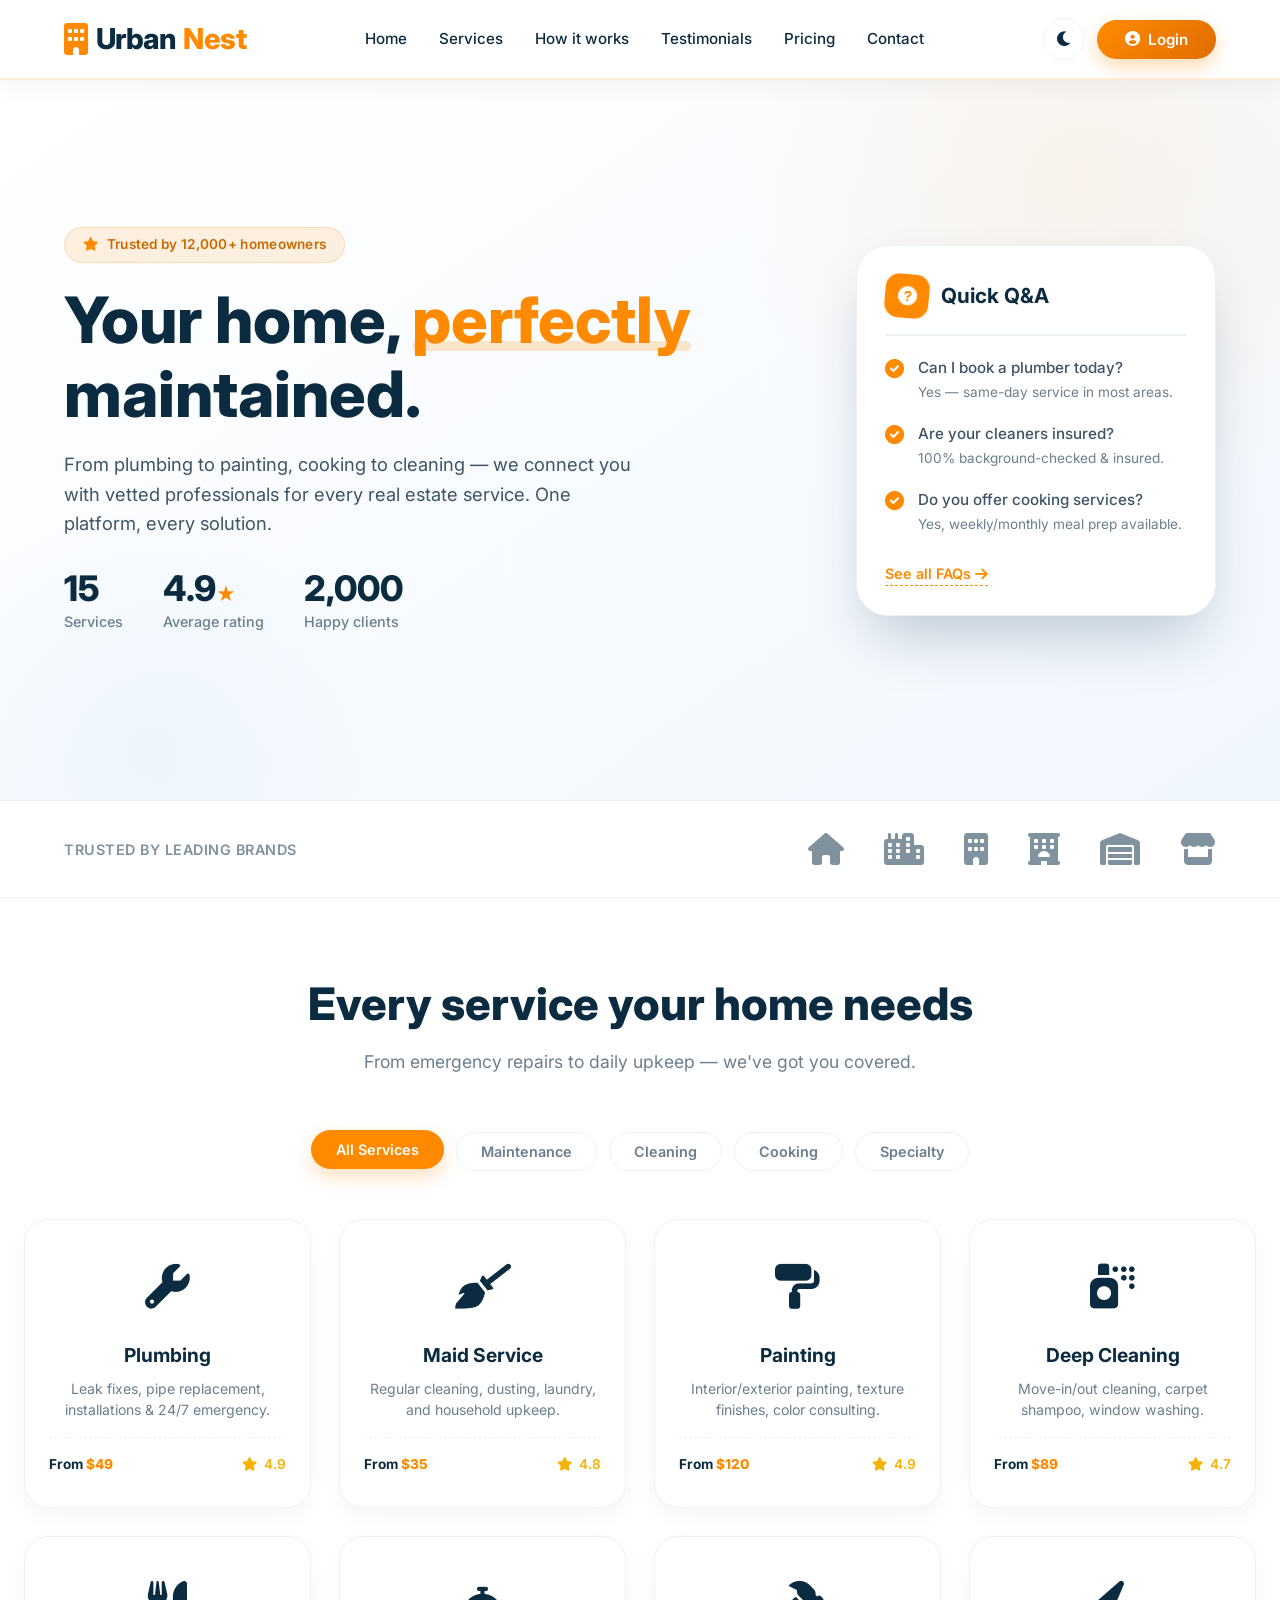
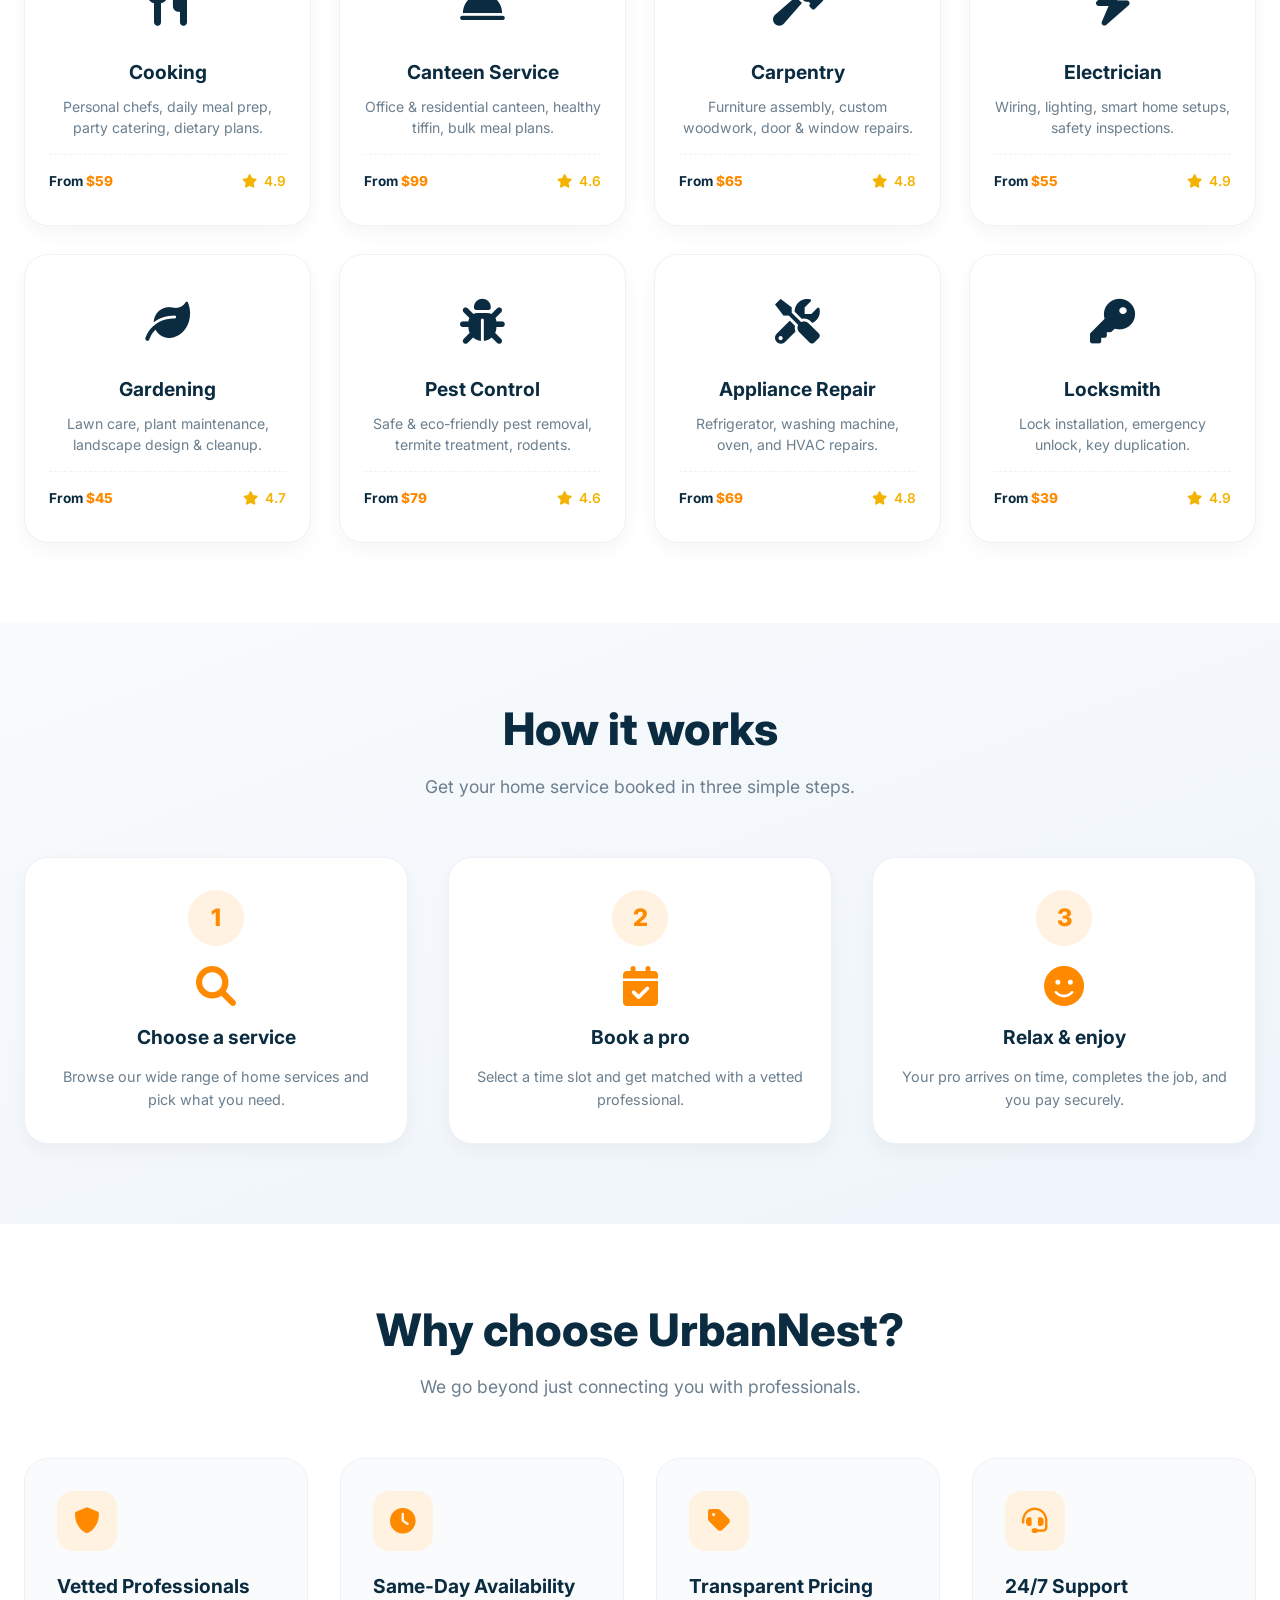
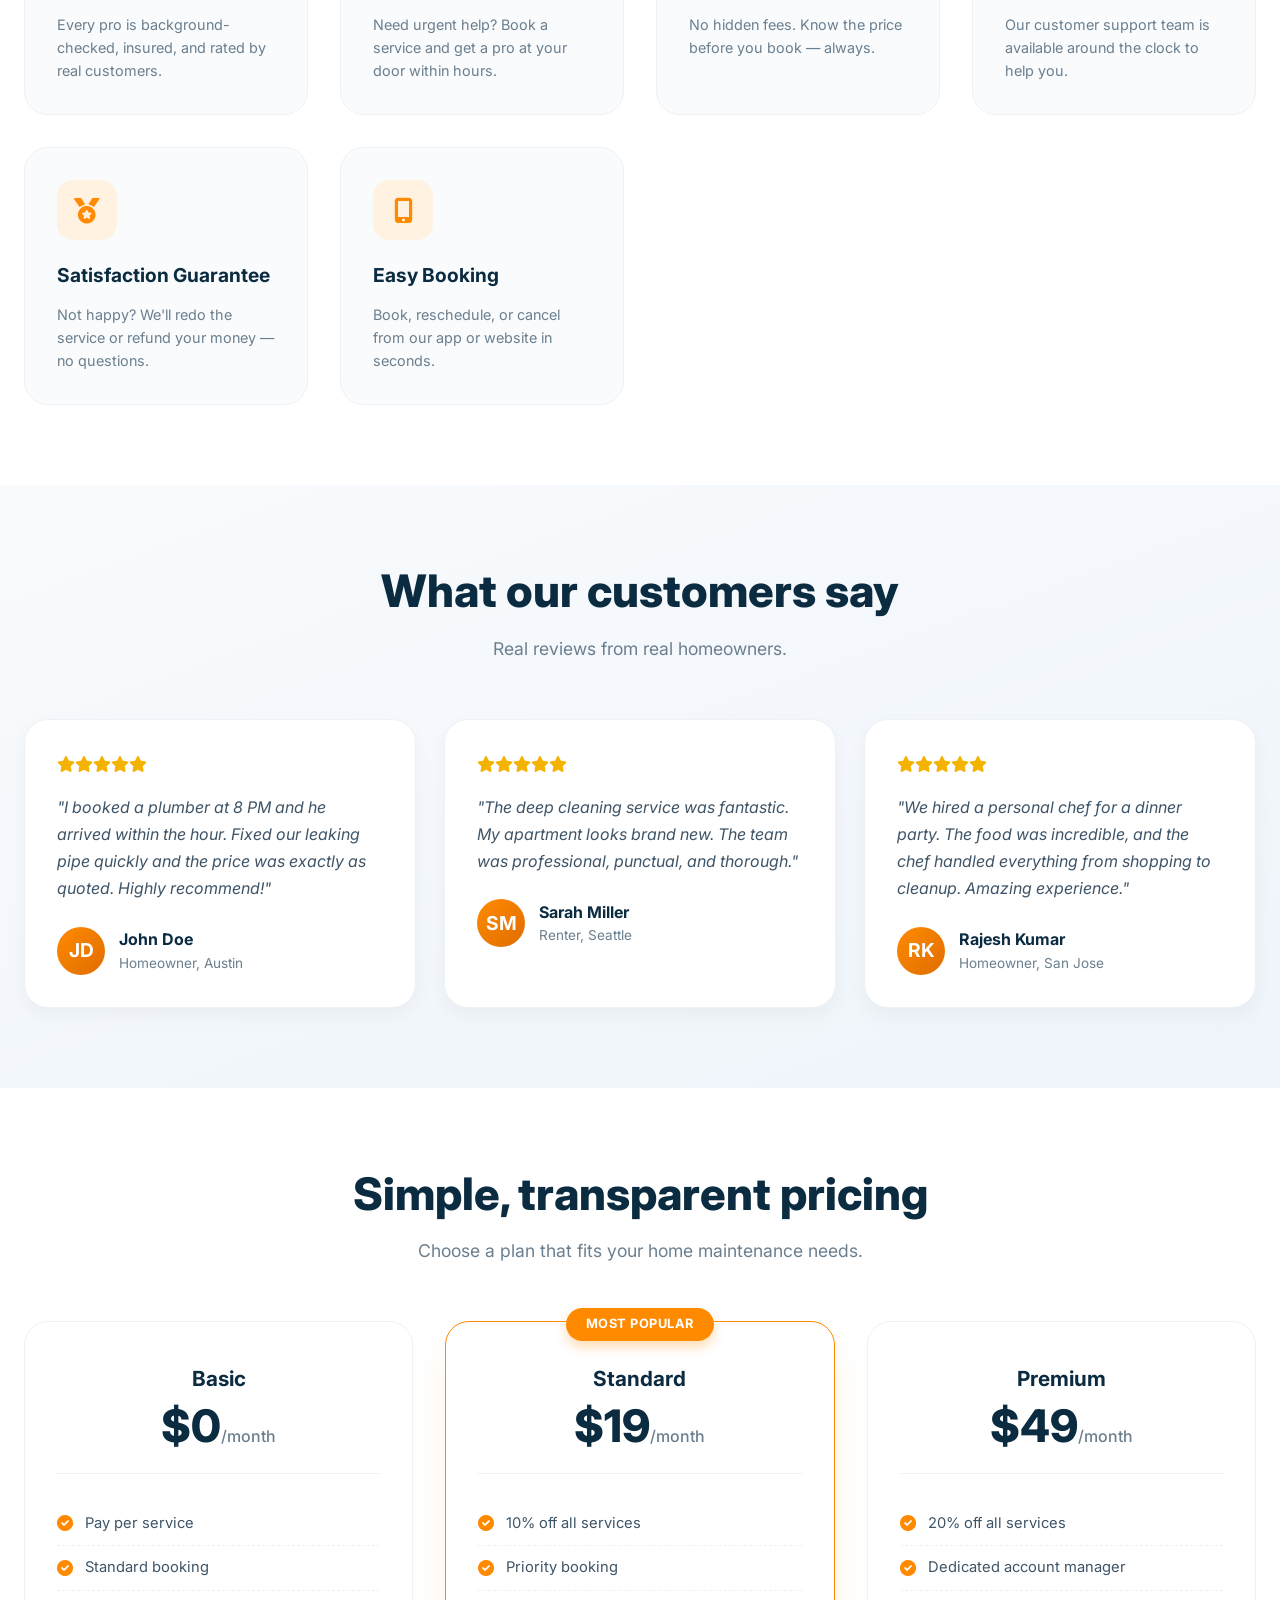
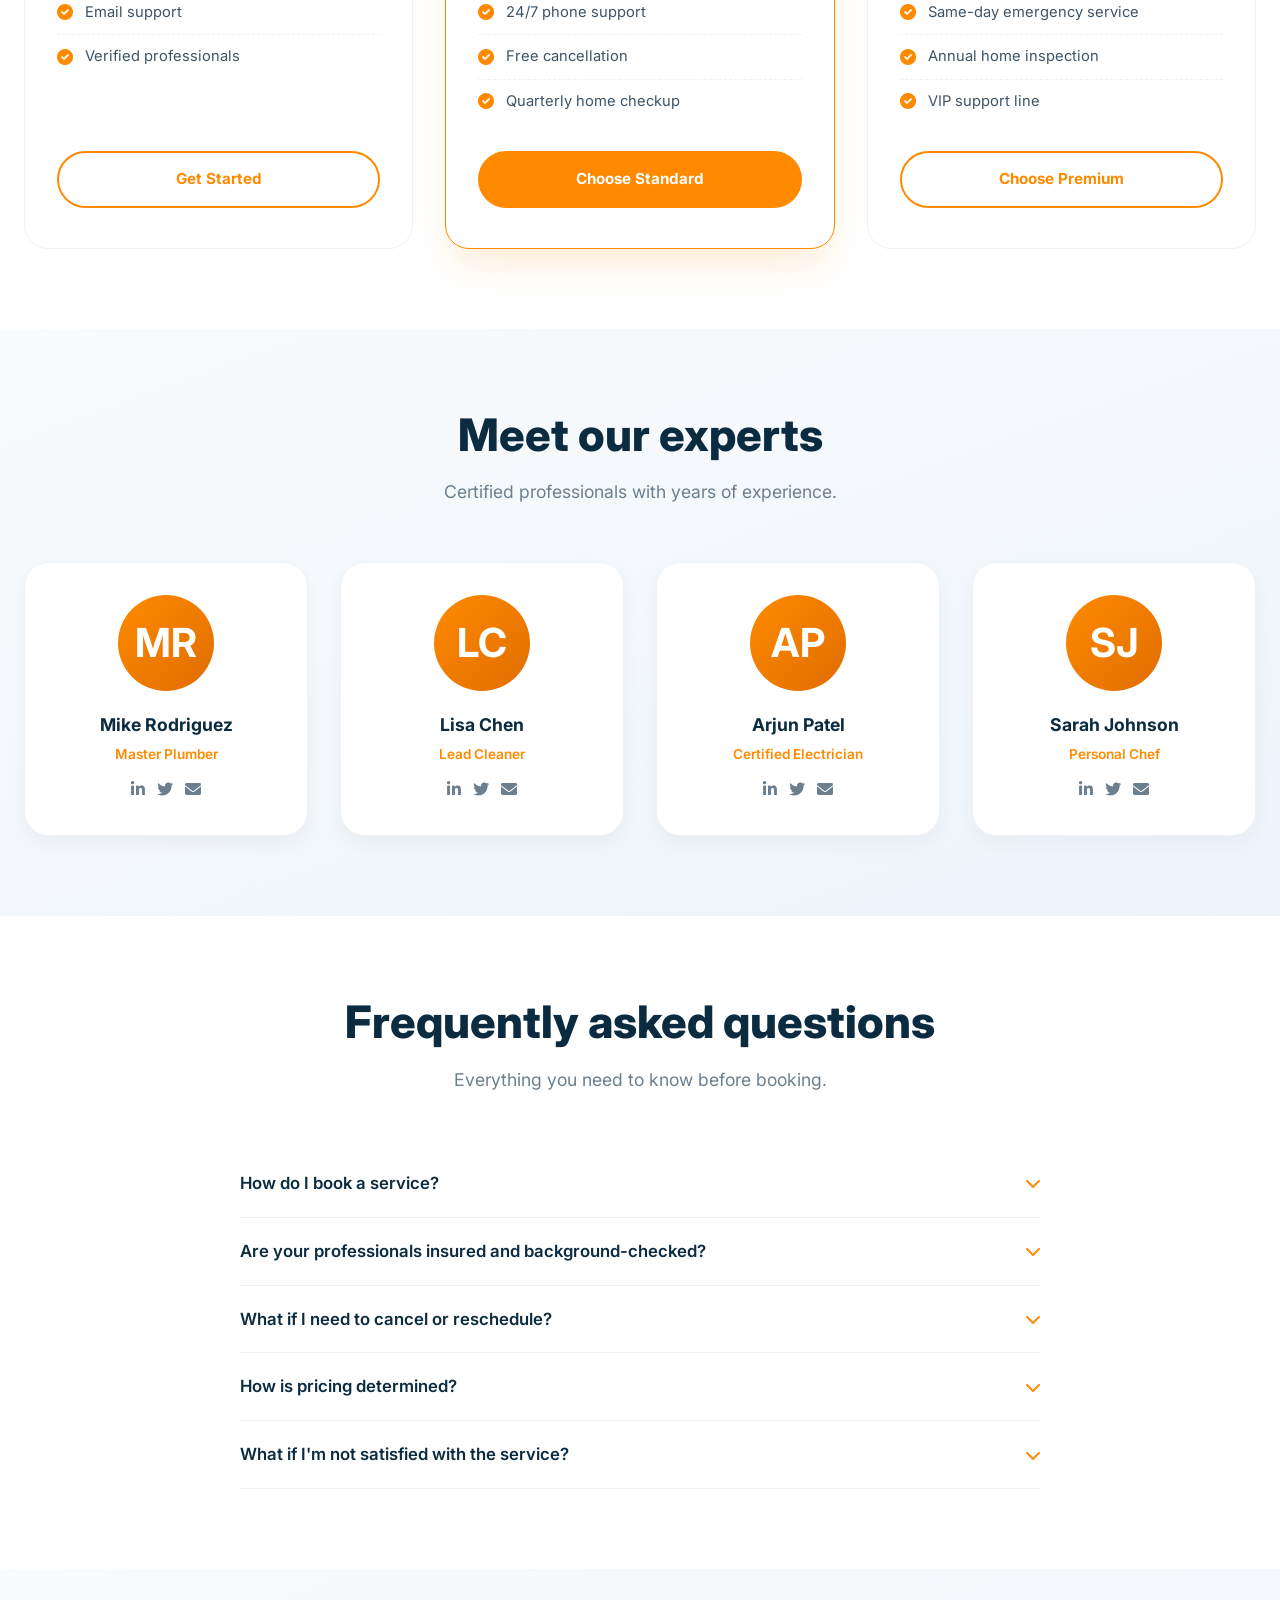
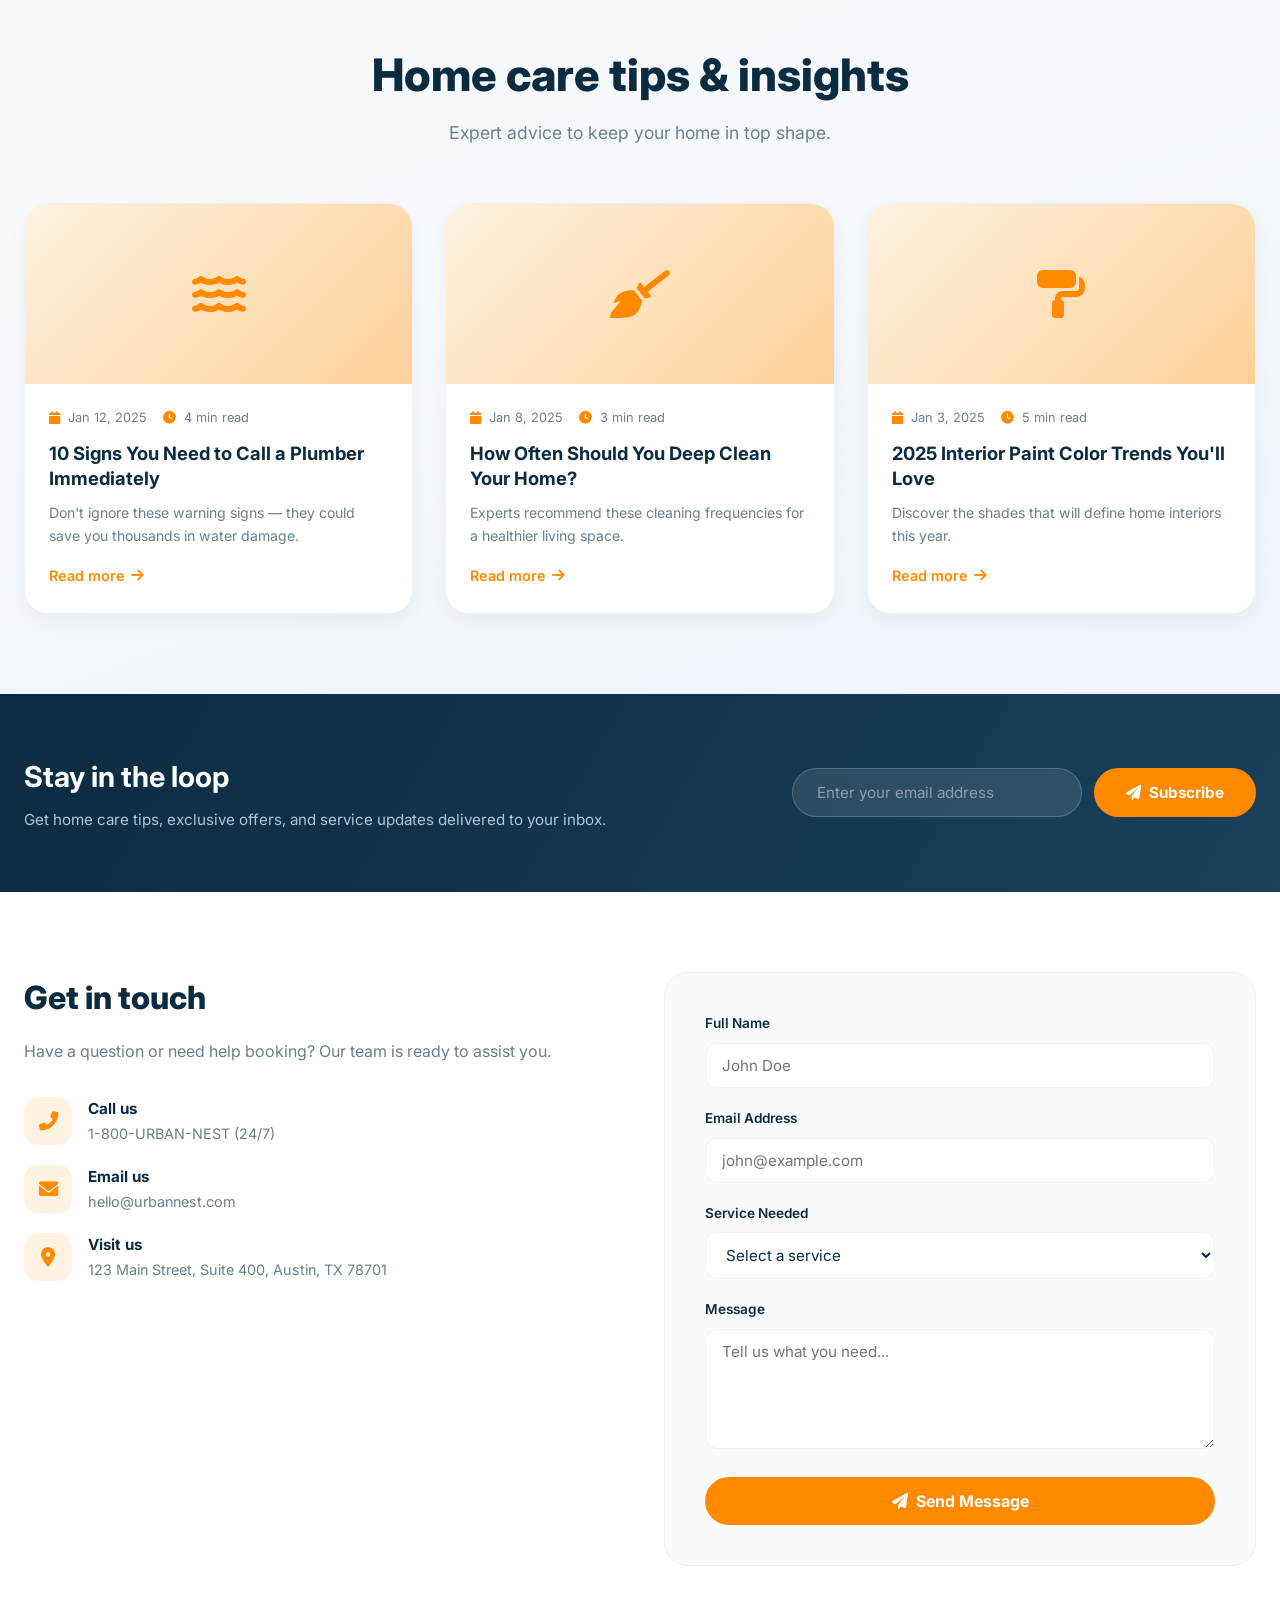
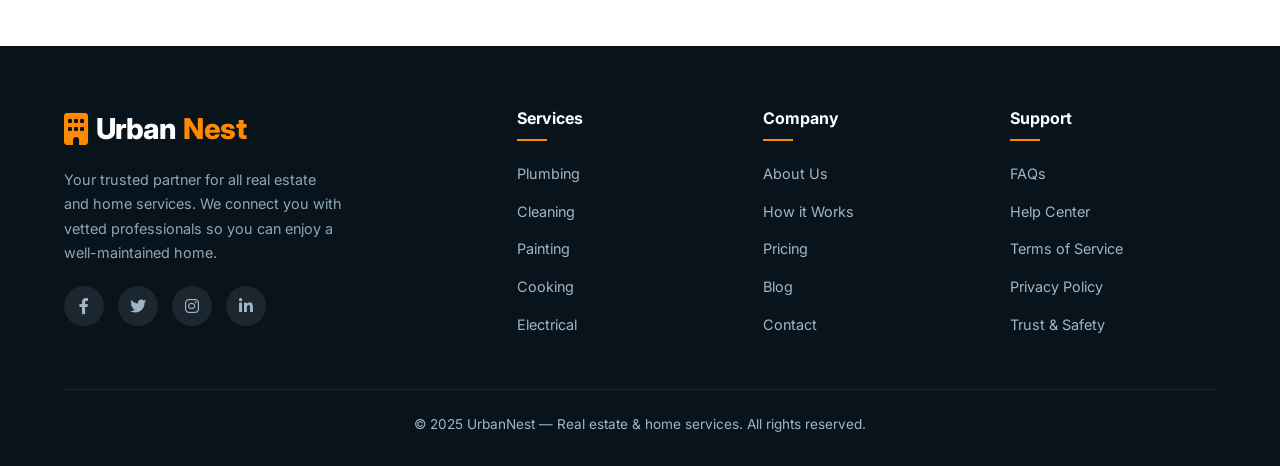
==== real-state/index.html @ ef06d8f7 "added real state" ====
<!DOCTYPE html>
<html lang="en" data-theme="light">

<head>
  <meta charset="UTF-8">
  <meta name="viewport" content="width=device-width, initial-scale=1.0">
  <title>UrbanNest | Real Estate & Home Services</title>
  <link rel="preconnect" href="https://fonts.googleapis.com">
  <link rel="preconnect" href="https://fonts.gstatic.com" crossorigin>
  <link
    href="https://fonts.googleapis.com/css2?family=Inter:opsz,wght@14..32,400;14..32,500;14..32,600;14..32,700;14..32,800&display=swap"
    rel="stylesheet">
  <link rel="stylesheet" href="https://cdnjs.cloudflare.com/ajax/libs/font-awesome/6.0.0-beta3/css/all.min.css">
  <style>
    /* ---------- RESET ---------- */
    * {
      margin: 0;
      padding: 0;
      box-sizing: border-box;
      font-family: 'Inter', system-ui, sans-serif;
    }

    html {
      scroll-behavior: smooth;
    }

    body {
      background: var(--bg-page);
      color: var(--text-heading);
      line-height: 1.6;
      overflow-x: hidden;
      transition: background 0.4s ease, color 0.4s ease;
    }

    /* ---------- THEME TOKENS ---------- */
    :root {
      --primary: #ff8a00;
      --primary-dark: #e06d00;
      --primary-soft: #fff2e0;
      --primary-border: #ffd199;

      --bg-page: #f9fbfd;
      --bg-section: #ffffff;
      --bg-section-alt: linear-gradient(160deg, #f9fbfd, #eef4fa);
      --bg-hero: linear-gradient(145deg, #ffffff 0%, #f1f7fe 100%);
      --bg-card: #ffffff;
      --bg-card-soft: #f9fbfd;
      --bg-header: rgba(255, 255, 255, 0.92);

      --text-heading: #0b2b40;
      --text-body: #3e5467;
      --text-muted: #6b7f8e;

      --border-color: #eef2f6;
      --shadow-sm: 0 8px 20px rgba(0, 0, 0, 0.04);
      --shadow-md: 0 20px 40px -12px rgba(0, 40, 70, 0.15);
      --shadow-lg: 0 30px 60px -15px rgba(0, 40, 70, 0.25);
    }

    [data-theme="dark"] {
      --primary-soft: rgba(255, 138, 0, 0.14);

      --bg-page: #0a1620;
      --bg-section: #0f1e2b;
      --bg-section-alt: linear-gradient(160deg, #0a1620, #0d1a26);
      --bg-hero: linear-gradient(145deg, #0f1e2b 0%, #0a1620 100%);
      --bg-card: #142634;
      --bg-card-soft: #0f1e2b;
      --bg-header: rgba(15, 30, 43, 0.92);

      --text-heading: #e8eef3;
      --text-body: #b8c8d4;
      --text-muted: #8fa6b8;

      --border-color: #1f3a4d;
      --shadow-sm: 0 8px 20px rgba(0, 0, 0, 0.3);
      --shadow-md: 0 20px 40px -12px rgba(0, 0, 0, 0.5);
      --shadow-lg: 0 30px 60px -15px rgba(0, 0, 0, 0.6);
    }

    /* ---------- ANIMATIONS ---------- */
    @keyframes float {

      0%,
      100% {
        transform: translateY(0);
      }

      50% {
        transform: translateY(-12px);
      }
    }

    @keyframes fadeSlideUp {
      0% {
        opacity: 0;
        transform: translateY(40px);
      }

      100% {
        opacity: 1;
        transform: translateY(0);
      }
    }

    @keyframes pulseGlow {
      0% {
        box-shadow: 0 0 0 0 rgba(255, 138, 0, 0.4);
      }

      70% {
        box-shadow: 0 0 0 18px rgba(255, 138, 0, 0);
      }

      100% {
        box-shadow: 0 0 0 0 rgba(255, 138, 0, 0);
      }
    }

    @keyframes shimmer {
      0% {
        background-position: -200% 0;
      }

      100% {
        background-position: 200% 0;
      }
    }

    @keyframes scaleIn {
      from {
        opacity: 0;
        transform: scale(0.9);
      }

      to {
        opacity: 1;
        transform: scale(1);
      }
    }

    /* ---------- UTILITIES ---------- */
    .container {
      max-width: 1280px;
      margin: 0 auto;
      padding: 0 24px;
    }

    .section-padding {
      padding: 80px 0;
    }

    .section-head {
      text-align: center;
      max-width: 700px;
      margin: 0 auto 56px;
    }

    .section-head h2 {
      font-size: clamp(2rem, 4vw, 2.8rem);
      font-weight: 800;
      color: var(--text-heading);
      margin-bottom: 16px;
      line-height: 1.2;
    }

    .section-head p {
      color: var(--text-muted);
      font-size: 1.1rem;
    }

    .highlight {
      color: var(--primary);
      position: relative;
      display: inline-block;
    }

    .highlight::after {
      content: '';
      position: absolute;
      bottom: 6px;
      left: 0;
      width: 100%;
      height: 10px;
      background: rgba(255, 138, 0, 0.2);
      border-radius: 10px;
      z-index: -1;
    }

    .reveal {
      opacity: 0;
      transform: translateY(30px);
      transition: opacity 0.8s ease, transform 0.8s ease;
    }

    .reveal.visible {
      opacity: 1;
      transform: translateY(0);
    }

    /* ---------- SCROLL PROGRESS ---------- */
    .scroll-progress {
      position: fixed;
      top: 0;
      left: 0;
      height: 3px;
      width: 0%;
      background: linear-gradient(90deg, var(--primary), #ffb76b);
      z-index: 2000;
      transition: width 0.1s linear;
      box-shadow: 0 0 8px rgba(255, 138, 0, 0.6);
    }

    /* ---------- HEADER ---------- */
    header {
      display: flex;
      justify-content: space-between;
      align-items: center;
      padding: 16px 5%;
      background: var(--bg-header);
      backdrop-filter: blur(12px);
      box-shadow: var(--shadow-sm);
      position: sticky;
      top: 0;
      z-index: 1000;
      border-bottom: 2px solid rgba(255, 138, 0, 0.15);
      transition: background 0.4s ease;
    }

    .logo {
      font-size: 1.8rem;
      font-weight: 800;
      letter-spacing: -0.5px;
      color: var(--text-heading);
      display: flex;
      align-items: center;
      gap: 8px;
      text-decoration: none;
    }

    .logo i {
      color: var(--primary);
      font-size: 2rem;
      animation: float 4s infinite ease-in-out;
    }

    .logo span {
      color: var(--primary);
    }

    nav {
      display: flex;
      gap: 32px;
      align-items: center;
    }

    nav a {
      text-decoration: none;
      color: var(--text-heading);
      font-weight: 500;
      font-size: 0.95rem;
      transition: color 0.3s;
      position: relative;
    }

    nav a::after {
      content: '';
      position: absolute;
      bottom: -4px;
      left: 0;
      width: 0;
      height: 2px;
      background: var(--primary);
      transition: width 0.3s;
    }

    nav a:hover {
      color: var(--primary);
    }

    nav a:hover::after {
      width: 100%;
    }

    .header-actions {
      display: flex;
      gap: 12px;
      align-items: center;
    }

    .theme-toggle {
      width: 42px;
      height: 42px;
      border-radius: 50%;
      border: 1.5px solid var(--border-color);
      background: var(--bg-card);
      color: var(--text-heading);
      font-size: 1.05rem;
      cursor: pointer;
      display: flex;
      align-items: center;
      justify-content: center;
      transition: all 0.35s ease;
    }

    .theme-toggle:hover {
      color: var(--primary);
      border-color: var(--primary);
      transform: rotate(18deg) scale(1.08);
    }

    .login-btn {
      background: linear-gradient(135deg, var(--primary), var(--primary-dark));
      color: white;
      border: none;
      padding: 10px 28px;
      border-radius: 50px;
      font-weight: 600;
      font-size: 0.95rem;
      cursor: pointer;
      display: flex;
      align-items: center;
      gap: 8px;
      box-shadow: 0 8px 18px rgba(255, 138, 0, 0.3);
      transition: all 0.3s ease;
      animation: pulseGlow 3s infinite;
    }

    .login-btn:hover {
      transform: scale(1.05) translateY(-2px);
      box-shadow: 0 14px 24px rgba(255, 138, 0, 0.4);
    }

    .mobile-menu-btn {
      display: none;
      background: none;
      border: none;
      font-size: 1.6rem;
      color: var(--text-heading);
      cursor: pointer;
    }

    /* ---------- HERO ---------- */
    .hero {
      display: flex;
      flex-wrap: wrap;
      align-items: center;
      justify-content: space-between;
      padding: 60px 5% 80px;
      background: var(--bg-hero);
      min-height: 80vh;
      position: relative;
      overflow: hidden;
    }

    .hero::before {
      content: '';
      position: absolute;
      width: 700px;
      height: 700px;
      background: radial-gradient(circle, rgba(255, 138, 0, 0.08) 0%, transparent 70%);
      top: -250px;
      right: -150px;
      border-radius: 50%;
      z-index: 0;
    }

    .hero::after {
      content: '';
      position: absolute;
      width: 500px;
      height: 500px;
      background: radial-gradient(circle, rgba(30, 136, 229, 0.05) 0%, transparent 70%);
      bottom: -200px;
      left: -100px;
      border-radius: 50%;
      z-index: 0;
    }

    .hero-content {
      flex: 1 1 500px;
      max-width: 650px;
      position: relative;
      z-index: 2;
    }

    .hero-badge {
      display: inline-block;
      background: rgba(255, 138, 0, 0.12);
      color: #c96a00;
      padding: 6px 18px;
      border-radius: 50px;
      font-weight: 600;
      font-size: 0.85rem;
      letter-spacing: 0.3px;
      margin-bottom: 20px;
      border: 1px solid rgba(255, 138, 0, 0.2);
      animation: fadeSlideUp 0.6s ease both;
    }

    [data-theme="dark"] .hero-badge {
      background: rgba(255, 138, 0, 0.15);
      color: #ffb76b;
      border-color: rgba(255, 138, 0, 0.3);
    }

    .hero h1 {
      font-size: clamp(2.5rem, 6vw, 4rem);
      line-height: 1.15;
      font-weight: 800;
      color: var(--text-heading);
      margin-bottom: 20px;
      animation: fadeSlideUp 0.6s ease 0.15s both;
    }

    .hero p {
      font-size: 1.15rem;
      color: var(--text-body);
      margin-bottom: 32px;
      max-width: 90%;
      animation: fadeSlideUp 0.6s ease 0.3s both;
    }

    .hero-stats {
      display: flex;
      gap: 40px;
      margin-top: 24px;
      flex-wrap: wrap;
      animation: fadeSlideUp 0.6s ease 0.45s both;
    }

    .stat-item {
      display: flex;
      flex-direction: column;
    }

    .stat-number {
      font-size: 2.2rem;
      font-weight: 800;
      color: var(--text-heading);
      line-height: 1;
    }

    .stat-number span {
      color: var(--primary);
      font-size: 1.2rem;
      font-weight: 600;
    }

    .stat-label {
      font-size: 0.9rem;
      color: var(--text-muted);
      font-weight: 500;
      margin-top: 4px;
    }

    .hero-qa {
      flex: 0 0 360px;
      background: var(--bg-card);
      border-radius: 32px;
      padding: 28px;
      box-shadow: var(--shadow-lg);
      border: 1px solid var(--border-color);
      position: relative;
      z-index: 3;
      animation: float 6s infinite ease-in-out, scaleIn 0.8s ease 0.2s both;
      transition: box-shadow 0.3s, background 0.4s;
    }

    .hero-qa:hover {
      box-shadow: 0 40px 60px -12px rgba(255, 138, 0, 0.25);
    }

    .qa-header {
      display: flex;
      align-items: center;
      gap: 12px;
      margin-bottom: 20px;
      border-bottom: 2px solid var(--border-color);
      padding-bottom: 16px;
    }

    .qa-header i {
      background: var(--primary);
      color: white;
      width: 44px;
      height: 44px;
      display: flex;
      align-items: center;
      justify-content: center;
      border-radius: 14px;
      font-size: 1.2rem;
      transform: rotate(5deg);
    }

    .qa-header h3 {
      font-size: 1.3rem;
      font-weight: 700;
      color: var(--text-heading);
    }

    .qa-item {
      display: flex;
      gap: 14px;
      margin-bottom: 18px;
    }

    .qa-item i {
      color: var(--primary);
      font-size: 1.2rem;
      margin-top: 3px;
    }

    .qa-item div p {
      font-size: 0.95rem;
      margin-bottom: 2px;
      color: var(--text-body);
      font-weight: 500;
    }

    .qa-item div .answer {
      color: var(--text-muted);
      font-size: 0.85rem;
    }

    .qa-more {
      display: inline-block;
      margin-top: 8px;
      color: var(--primary);
      font-weight: 600;
      font-size: 0.9rem;
      text-decoration: none;
      border-bottom: 1.5px dashed var(--primary);
    }

    /* ---------- TRUST STRIP ---------- */
    .trust-strip {
      background: var(--bg-section);
      padding: 32px 5%;
      border-top: 1px solid var(--border-color);
      border-bottom: 1px solid var(--border-color);
      transition: background 0.4s;
    }

    .trust-inner {
      max-width: 1200px;
      margin: 0 auto;
      display: flex;
      flex-wrap: wrap;
      align-items: center;
      justify-content: space-between;
      gap: 24px;
      opacity: 0.85;
    }

    .trust-label {
      font-weight: 600;
      color: var(--text-muted);
      font-size: 0.9rem;
      text-transform: uppercase;
      letter-spacing: 0.5px;
    }

    .trust-logos {
      display: flex;
      flex-wrap: wrap;
      gap: 40px;
      align-items: center;
      justify-content: center;
    }

    .trust-logos i {
      font-size: 2rem;
      color: var(--text-muted);
      transition: 0.3s;
    }

    .trust-logos i:hover {
      color: var(--primary);
      transform: scale(1.1);
    }

    /* ---------- SERVICES ---------- */
    .services {
      background: var(--bg-section);
      transition: background 0.4s;
    }

    .service-filters {
      display: flex;
      flex-wrap: wrap;
      gap: 12px;
      justify-content: center;
      margin-bottom: 48px;
    }

    .filter-btn {
      background: transparent;
      border: 1.5px solid var(--border-color);
      padding: 10px 24px;
      border-radius: 50px;
      font-weight: 600;
      font-size: 0.9rem;
      color: var(--text-muted);
      cursor: pointer;
      transition: all 0.3s ease;
    }

    .filter-btn:hover,
    .filter-btn.active {
      background: var(--primary);
      border-color: var(--primary);
      color: white;
      box-shadow: 0 8px 18px rgba(255, 138, 0, 0.25);
      transform: translateY(-2px);
    }

    .services-grid {
      display: grid;
      grid-template-columns: repeat(auto-fill, minmax(240px, 1fr));
      gap: 28px;
    }

    .service-card {
      background: var(--bg-card);
      border-radius: 24px;
      padding: 32px 24px;
      text-align: center;
      box-shadow: var(--shadow-sm);
      border: 1px solid var(--border-color);
      transition: all 0.35s cubic-bezier(0.2, 0.8, 0.4, 1);
      position: relative;
      overflow: hidden;
      cursor: default;
    }

    .service-card:hover {
      transform: translateY(-10px) scale(1.02);
      box-shadow: 0 25px 40px -10px rgba(255, 138, 0, 0.2);
      border-color: var(--primary-border);
    }

    .service-card::before {
      content: '';
      position: absolute;
      top: 0;
      left: 0;
      width: 100%;
      height: 5px;
      background: linear-gradient(90deg, var(--primary), #ffb76b, var(--primary));
      background-size: 200% 100%;
      opacity: 0;
      transition: 0.3s;
    }

    .service-card:hover::before {
      opacity: 1;
      animation: shimmer 2s infinite linear;
    }

    .service-icon {
      font-size: 2.8rem;
      margin-bottom: 16px;
      display: inline-block;
      transition: transform 0.4s ease;
    }

    .service-card:hover .service-icon {
      transform: scale(1.15) rotate(5deg);
    }

    .service-card h3 {
      font-size: 1.2rem;
      font-weight: 700;
      color: var(--text-heading);
      margin-bottom: 8px;
    }

    .service-card p {
      font-size: 0.88rem;
      color: var(--text-muted);
      line-height: 1.5;
      margin-bottom: 16px;
    }

    .service-meta {
      display: flex;
      justify-content: space-between;
      align-items: center;
      font-size: 0.85rem;
      border-top: 1px dashed var(--border-color);
      padding-top: 16px;
      margin-top: 8px;
    }

    .service-price {
      font-weight: 700;
      color: var(--text-heading);
    }

    .service-price span {
      color: var(--primary);
      font-weight: 800;
    }

    .service-rating {
      color: #f5b301;
      font-weight: 600;
    }

    .service-rating i {
      margin-right: 4px;
    }

    /* ---------- HOW IT WORKS ---------- */
    .how-it-works {
      background: var(--bg-section-alt);
      transition: background 0.4s;
    }

    .steps-grid {
      display: grid;
      grid-template-columns: repeat(auto-fit, minmax(240px, 1fr));
      gap: 40px;
      position: relative;
    }

    .step-card {
      text-align: center;
      padding: 32px 24px;
      background: var(--bg-card);
      border-radius: 24px;
      box-shadow: var(--shadow-sm);
      border: 1px solid var(--border-color);
      transition: all 0.4s ease;
      position: relative;
      z-index: 1;
    }

    .step-card:hover {
      transform: translateY(-8px);
      box-shadow: var(--shadow-md);
      border-color: var(--primary-border);
    }

    .step-number {
      width: 56px;
      height: 56px;
      background: var(--primary-soft);
      color: var(--primary);
      font-size: 1.5rem;
      font-weight: 800;
      display: flex;
      align-items: center;
      justify-content: center;
      border-radius: 50%;
      margin: 0 auto 20px;
      transition: 0.3s;
    }

    .step-card:hover .step-number {
      background: var(--primary);
      color: white;
      transform: scale(1.1) rotate(5deg);
    }

    .step-icon {
      font-size: 2.5rem;
      color: var(--primary);
      margin-bottom: 16px;
      display: block;
    }

    .step-card h3 {
      font-size: 1.2rem;
      font-weight: 700;
      color: var(--text-heading);
      margin-bottom: 12px;
    }

    .step-card p {
      font-size: 0.9rem;
      color: var(--text-muted);
    }

    /* ---------- FEATURES ---------- */
    .features {
      background: var(--bg-section);
      transition: background 0.4s;
    }

    .features-grid {
      display: grid;
      grid-template-columns: repeat(auto-fit, minmax(280px, 1fr));
      gap: 32px;
    }

    .feature-card {
      padding: 32px;
      background: var(--bg-card-soft);
      border-radius: 24px;
      border: 1px solid var(--border-color);
      transition: all 0.35s ease;
    }

    .feature-card:hover {
      background: var(--bg-card);
      box-shadow: var(--shadow-md);
      transform: translateY(-6px);
      border-color: var(--primary-border);
    }

    .feature-icon {
      width: 60px;
      height: 60px;
      background: var(--primary-soft);
      color: var(--primary);
      display: flex;
      align-items: center;
      justify-content: center;
      border-radius: 16px;
      font-size: 1.6rem;
      margin-bottom: 20px;
      transition: 0.3s;
    }

    .feature-card:hover .feature-icon {
      background: var(--primary);
      color: white;
      transform: rotate(-5deg) scale(1.05);
    }

    .feature-card h3 {
      font-size: 1.2rem;
      font-weight: 700;
      color: var(--text-heading);
      margin-bottom: 12px;
    }

    .feature-card p {
      font-size: 0.9rem;
      color: var(--text-muted);
      line-height: 1.6;
    }

    /* ---------- TESTIMONIALS ---------- */
    .testimonials {
      background: var(--bg-section-alt);
      transition: background 0.4s;
    }

    .testimonial-grid {
      display: grid;
      grid-template-columns: repeat(auto-fit, minmax(300px, 1fr));
      gap: 28px;
    }

    .testimonial-card {
      background: var(--bg-card);
      border-radius: 24px;
      padding: 32px;
      box-shadow: var(--shadow-sm);
      border: 1px solid var(--border-color);
      transition: all 0.35s ease;
    }

    .testimonial-card:hover {
      transform: translateY(-6px);
      box-shadow: var(--shadow-md);
    }

    .testimonial-stars {
      color: #f5b301;
      font-size: 1rem;
      margin-bottom: 16px;
    }

    .testimonial-text {
      font-size: 1rem;
      color: var(--text-body);
      line-height: 1.7;
      margin-bottom: 24px;
      font-style: italic;
    }

    .testimonial-user {
      display: flex;
      align-items: center;
      gap: 14px;
    }

    .testimonial-avatar {
      width: 48px;
      height: 48px;
      background: linear-gradient(135deg, var(--primary), var(--primary-dark));
      color: white;
      border-radius: 50%;
      display: flex;
      align-items: center;
      justify-content: center;
      font-weight: 700;
      font-size: 1.2rem;
    }

    .testimonial-user h4 {
      font-size: 1rem;
      font-weight: 700;
      color: var(--text-heading);
    }

    .testimonial-user p {
      font-size: 0.85rem;
      color: var(--text-muted);
    }

    /* ---------- PRICING ---------- */
    .pricing {
      background: var(--bg-section);
      transition: background 0.4s;
    }

    .pricing-grid {
      display: grid;
      grid-template-columns: repeat(auto-fit, minmax(280px, 1fr));
      gap: 32px;
      align-items: stretch;
    }

    .pricing-card {
      background: var(--bg-card);
      border-radius: 24px;
      padding: 40px 32px;
      border: 1.5px solid var(--border-color);
      transition: all 0.4s ease;
      position: relative;
      display: flex;
      flex-direction: column;
    }

    .pricing-card:hover {
      transform: translateY(-8px);
      box-shadow: var(--shadow-lg);
      border-color: var(--primary-border);
    }

    .pricing-card.popular {
      border-color: var(--primary);
      box-shadow: 0 20px 40px -10px rgba(255, 138, 0, 0.2);
    }

    .popular-tag {
      position: absolute;
      top: -14px;
      left: 50%;
      transform: translateX(-50%);
      background: var(--primary);
      color: white;
      padding: 6px 20px;
      border-radius: 50px;
      font-size: 0.8rem;
      font-weight: 700;
      letter-spacing: 0.5px;
      text-transform: uppercase;
      box-shadow: 0 6px 12px rgba(255, 138, 0, 0.3);
    }

    .pricing-header {
      text-align: center;
      margin-bottom: 28px;
      padding-bottom: 24px;
      border-bottom: 1px solid var(--border-color);
    }

    .pricing-header h3 {
      font-size: 1.3rem;
      font-weight: 700;
      color: var(--text-heading);
      margin-bottom: 8px;
    }

    .pricing-price {
      font-size: 2.8rem;
      font-weight: 800;
      color: var(--text-heading);
      line-height: 1;
    }

    .pricing-price span {
      font-size: 1rem;
      font-weight: 500;
      color: var(--text-muted);
    }

    .pricing-features {
      list-style: none;
      flex: 1;
      margin-bottom: 28px;
    }

    .pricing-features li {
      display: flex;
      align-items: center;
      gap: 12px;
      padding: 10px 0;
      font-size: 0.92rem;
      color: var(--text-body);
      border-bottom: 1px dashed var(--border-color);
    }

    .pricing-features li:last-child {
      border-bottom: none;
    }

    .pricing-features i {
      color: var(--primary);
      font-size: 1rem;
    }

    .pricing-btn {
      display: block;
      text-align: center;
      padding: 14px;
      border-radius: 50px;
      font-weight: 700;
      font-size: 0.95rem;
      cursor: pointer;
      border: 2px solid var(--primary);
      background: transparent;
      color: var(--primary);
      transition: all 0.3s ease;
      text-decoration: none;
    }

    .pricing-btn:hover {
      background: var(--primary);
      color: white;
      box-shadow: 0 10px 20px rgba(255, 138, 0, 0.3);
    }

    .pricing-card.popular .pricing-btn {
      background: var(--primary);
      color: white;
    }

    .pricing-card.popular .pricing-btn:hover {
      background: var(--primary-dark);
    }

    /* ---------- TEAM ---------- */
    .team {
      background: var(--bg-section-alt);
      transition: background 0.4s;
    }

    .team-grid {
      display: grid;
      grid-template-columns: repeat(auto-fit, minmax(220px, 1fr));
      gap: 32px;
    }

    .team-card {
      background: var(--bg-card);
      border-radius: 24px;
      padding: 32px 24px;
      text-align: center;
      box-shadow: var(--shadow-sm);
      border: 1px solid var(--border-color);
      transition: all 0.35s ease;
    }

    .team-card:hover {
      transform: translateY(-8px);
      box-shadow: var(--shadow-md);
      border-color: var(--primary-border);
    }

    .team-avatar {
      width: 96px;
      height: 96px;
      background: linear-gradient(135deg, var(--primary), var(--primary-dark));
      color: white;
      border-radius: 50%;
      display: flex;
      align-items: center;
      justify-content: center;
      font-size: 2.5rem;
      font-weight: 700;
      margin: 0 auto 20px;
      transition: 0.3s;
    }

    .team-card:hover .team-avatar {
      transform: scale(1.08);
      box-shadow: 0 12px 24px rgba(255, 138, 0, 0.3);
    }

    .team-card h3 {
      font-size: 1.1rem;
      font-weight: 700;
      color: var(--text-heading);
      margin-bottom: 4px;
    }

    .team-card p {
      font-size: 0.85rem;
      color: var(--primary);
      font-weight: 600;
      margin-bottom: 12px;
    }

    .team-social {
      display: flex;
      justify-content: center;
      gap: 12px;
    }

    .team-social a {
      color: var(--text-muted);
      font-size: 1rem;
      transition: 0.3s;
    }

    .team-social a:hover {
      color: var(--primary);
      transform: translateY(-3px);
    }

    /* ---------- FAQ ---------- */
    .faq {
      background: var(--bg-section);
      transition: background 0.4s;
    }

    .faq-list {
      max-width: 800px;
      margin: 0 auto;
    }

    .faq-item {
      border-bottom: 1px solid var(--border-color);
      padding: 0;
      overflow: hidden;
    }

    .faq-question {
      display: flex;
      justify-content: space-between;
      align-items: center;
      padding: 20px 0;
      cursor: pointer;
      font-weight: 600;
      font-size: 1.05rem;
      color: var(--text-heading);
      transition: 0.3s;
      gap: 16px;
    }

    .faq-question:hover {
      color: var(--primary);
    }

    .faq-question i {
      transition: transform 0.3s;
      color: var(--primary);
      font-size: 1rem;
    }

    .faq-item.active .faq-question i {
      transform: rotate(180deg);
    }

    .faq-answer {
      max-height: 0;
      overflow: hidden;
      transition: max-height 0.4s ease, padding 0.3s ease;
      color: var(--text-muted);
      font-size: 0.95rem;
      line-height: 1.7;
    }

    .faq-item.active .faq-answer {
      max-height: 300px;
      padding-bottom: 20px;
    }

    /* ---------- BLOG ---------- */
    .blog {
      background: var(--bg-section-alt);
      transition: background 0.4s;
    }

    .blog-grid {
      display: grid;
      grid-template-columns: repeat(auto-fit, minmax(300px, 1fr));
      gap: 32px;
    }

    .blog-card {
      background: var(--bg-card);
      border-radius: 24px;
      overflow: hidden;
      box-shadow: var(--shadow-sm);
      border: 1px solid var(--border-color);
      transition: all 0.35s ease;
    }

    .blog-card:hover {
      transform: translateY(-8px);
      box-shadow: var(--shadow-md);
    }

    .blog-image {
      height: 180px;
      background: linear-gradient(135deg, var(--primary-soft), var(--primary-border));
      display: flex;
      align-items: center;
      justify-content: center;
      font-size: 3rem;
      color: var(--primary);
      transition: 0.4s;
    }

    .blog-card:hover .blog-image {
      transform: scale(1.05);
    }

    .blog-content {
      padding: 24px;
    }

    .blog-meta {
      display: flex;
      gap: 16px;
      font-size: 0.8rem;
      color: var(--text-muted);
      margin-bottom: 12px;
    }

    .blog-meta i {
      margin-right: 4px;
      color: var(--primary);
    }

    .blog-content h3 {
      font-size: 1.15rem;
      font-weight: 700;
      color: var(--text-heading);
      margin-bottom: 10px;
      line-height: 1.4;
    }

    .blog-content p {
      font-size: 0.88rem;
      color: var(--text-muted);
      margin-bottom: 16px;
    }

    .blog-link {
      color: var(--primary);
      font-weight: 600;
      font-size: 0.9rem;
      text-decoration: none;
      display: inline-flex;
      align-items: center;
      gap: 6px;
      transition: 0.3s;
    }

    .blog-link:hover {
      gap: 10px;
    }

    /* ---------- NEWSLETTER ---------- */
    .newsletter {
      background: linear-gradient(120deg, #0b2b40, #1a405a);
      padding: 60px 0;
      color: white;
    }

    .newsletter-inner {
      display: flex;
      flex-wrap: wrap;
      align-items: center;
      justify-content: space-between;
      gap: 32px;
    }

    .newsletter-text h2 {
      font-size: 1.8rem;
      font-weight: 700;
      margin-bottom: 8px;
    }

    .newsletter-text p {
      color: #b0c7d9;
      font-size: 0.95rem;
    }

    .newsletter-form {
      display: flex;
      gap: 12px;
      flex-wrap: wrap;
    }

    .newsletter-form input {
      padding: 14px 24px;
      border-radius: 50px;
      font-size: 0.95rem;
      min-width: 260px;
      outline: none;
      background: rgba(255, 255, 255, 0.1);
      color: white;
      border: 1px solid rgba(255, 255, 255, 0.2);
      transition: 0.3s;
    }

    .newsletter-form input::placeholder {
      color: #8ba0b0;
    }

    .newsletter-form input:focus {
      background: rgba(255, 255, 255, 0.15);
      border-color: var(--primary);
    }

    .newsletter-form button {
      background: var(--primary);
      color: white;
      border: none;
      padding: 14px 32px;
      border-radius: 50px;
      font-weight: 700;
      font-size: 0.95rem;
      cursor: pointer;
      transition: 0.3s;
      display: flex;
      align-items: center;
      gap: 8px;
    }

    .newsletter-form button:hover {
      background: var(--primary-dark);
      transform: translateY(-2px);
      box-shadow: 0 10px 20px rgba(255, 138, 0, 0.3);
    }

    /* ---------- CONTACT ---------- */
    .contact {
      background: var(--bg-section);
      transition: background 0.4s;
    }

    .contact-grid {
      display: grid;
      grid-template-columns: 1fr 1fr;
      gap: 48px;
      align-items: start;
    }

    .contact-info h2 {
      font-size: 2rem;
      font-weight: 800;
      color: var(--text-heading);
      margin-bottom: 16px;
    }

    .contact-info>p {
      color: var(--text-muted);
      margin-bottom: 32px;
      font-size: 1rem;
    }

    .contact-detail {
      display: flex;
      align-items: center;
      gap: 16px;
      margin-bottom: 20px;
    }

    .contact-detail i {
      width: 48px;
      height: 48px;
      background: var(--primary-soft);
      color: var(--primary);
      display: flex;
      align-items: center;
      justify-content: center;
      border-radius: 14px;
      font-size: 1.2rem;
      flex-shrink: 0;
    }

    .contact-detail div h4 {
      font-size: 0.95rem;
      font-weight: 700;
      color: var(--text-heading);
    }

    .contact-detail div p {
      font-size: 0.9rem;
      color: var(--text-muted);
      margin-bottom: 0;
    }

    .contact-form {
      background: var(--bg-card-soft);
      padding: 40px;
      border-radius: 24px;
      border: 1px solid var(--border-color);
    }

    .form-group {
      margin-bottom: 20px;
    }

    .form-group label {
      display: block;
      font-size: 0.85rem;
      font-weight: 600;
      color: var(--text-heading);
      margin-bottom: 8px;
    }

    .form-group input,
    .form-group select,
    .form-group textarea {
      width: 100%;
      padding: 12px 16px;
      border-radius: 12px;
      border: 1.5px solid var(--border-color);
      font-size: 0.95rem;
      font-family: inherit;
      outline: none;
      transition: 0.3s;
      background: var(--bg-card);
      color: var(--text-heading);
    }

    .form-group input:focus,
    .form-group select:focus,
    .form-group textarea:focus {
      border-color: var(--primary);
      box-shadow: 0 0 0 4px rgba(255, 138, 0, 0.1);
    }

    .form-group textarea {
      resize: vertical;
      min-height: 120px;
    }

    .form-group select option {
      background: var(--bg-card);
      color: var(--text-heading);
    }

    .form-submit {
      background: var(--primary);
      color: white;
      border: none;
      padding: 14px 32px;
      border-radius: 50px;
      font-weight: 700;
      font-size: 1rem;
      cursor: pointer;
      transition: 0.3s;
      display: inline-flex;
      align-items: center;
      gap: 8px;
      width: 100%;
      justify-content: center;
    }

    .form-submit:hover {
      background: var(--primary-dark);
      transform: translateY(-2px);
      box-shadow: 0 12px 24px rgba(255, 138, 0, 0.3);
    }

    /* ---------- FOOTER ---------- */
    footer {
      background: #08131c;
      color: #a0b6c8;
      padding: 60px 5% 30px;
    }

    .footer-grid {
      display: grid;
      grid-template-columns: 2fr 1fr 1fr 1fr;
      gap: 40px;
      max-width: 1280px;
      margin: 0 auto 40px;
    }

    .footer-brand .logo {
      color: white;
      margin-bottom: 16px;
    }

    .footer-brand p {
      font-size: 0.9rem;
      line-height: 1.7;
      margin-bottom: 20px;
      max-width: 280px;
      color: #8fa6b8;
    }

    .footer-social {
      display: flex;
      gap: 14px;
    }

    .footer-social a {
      width: 40px;
      height: 40px;
      background: rgba(255, 255, 255, 0.08);
      color: #a0b6c8;
      display: flex;
      align-items: center;
      justify-content: center;
      border-radius: 50%;
      text-decoration: none;
      transition: 0.3s;
    }

    .footer-social a:hover {
      background: var(--primary);
      color: white;
      transform: translateY(-4px);
    }

    .footer-col h4 {
      color: white;
      font-size: 1rem;
      font-weight: 700;
      margin-bottom: 20px;
      position: relative;
      padding-bottom: 10px;
    }

    .footer-col h4::after {
      content: '';
      position: absolute;
      bottom: 0;
      left: 0;
      width: 30px;
      height: 2px;
      background: var(--primary);
    }

    .footer-col ul {
      list-style: none;
    }

    .footer-col ul li {
      margin-bottom: 12px;
    }

    .footer-col ul li a {
      color: #a0b6c8;
      text-decoration: none;
      font-size: 0.9rem;
      transition: 0.3s;
      display: inline-flex;
      align-items: center;
      gap: 6px;
    }

    .footer-col ul li a:hover {
      color: var(--primary);
      transform: translateX(4px);
    }

    .footer-bottom {
      border-top: 1px solid rgba(255, 255, 255, 0.08);
      padding-top: 24px;
      text-align: center;
      font-size: 0.85rem;
      max-width: 1280px;
      margin: 0 auto;
    }

    /* ---------- LOGIN MODAL ---------- */
    .modal-overlay {
      position: fixed;
      inset: 0;
      background: rgba(4, 12, 20, 0.65);
      backdrop-filter: blur(10px);
      display: flex;
      align-items: center;
      justify-content: center;
      z-index: 3000;
      opacity: 0;
      visibility: hidden;
      transition: opacity 0.35s ease, visibility 0.35s ease;
      padding: 20px;
    }

    .modal-overlay.open {
      opacity: 1;
      visibility: visible;
    }

    .modal {
      background: var(--bg-card);
      border-radius: 28px;
      width: 100%;
      max-width: 440px;
      padding: 36px;
      position: relative;
      box-shadow: var(--shadow-lg);
      border: 1px solid var(--border-color);
      transform: scale(0.9) translateY(30px);
      transition: transform 0.4s cubic-bezier(0.2, 0.8, 0.4, 1);
      max-height: 92vh;
      overflow-y: auto;
    }

    .modal-overlay.open .modal {
      transform: scale(1) translateY(0);
    }

    .modal-close {
      position: absolute;
      top: 18px;
      right: 18px;
      width: 36px;
      height: 36px;
      border-radius: 50%;
      border: 1.5px solid var(--border-color);
      background: var(--bg-card-soft);
      color: var(--text-muted);
      cursor: pointer;
      font-size: 0.95rem;
      display: flex;
      align-items: center;
      justify-content: center;
      transition: 0.3s;
    }

    .modal-close:hover {
      color: var(--primary);
      border-color: var(--primary);
      transform: rotate(90deg);
    }

    .modal-logo {
      text-align: center;
      margin-bottom: 24px;
    }

    .modal-logo i {
      font-size: 2.4rem;
      color: var(--primary);
      animation: float 4s infinite ease-in-out;
    }

    .modal-tabs {
      display: flex;
      background: var(--bg-card-soft);
      border-radius: 50px;
      padding: 5px;
      margin-bottom: 28px;
      border: 1px solid var(--border-color);
    }

    .modal-tab {
      flex: 1;
      padding: 10px;
      border-radius: 50px;
      border: none;
      background: transparent;
      font-weight: 600;
      font-size: 0.92rem;
      color: var(--text-muted);
      cursor: pointer;
      transition: all 0.3s ease;
    }

    .modal-tab.active {
      background: var(--primary);
      color: white;
      box-shadow: 0 6px 14px rgba(255, 138, 0, 0.3);
    }

    .tab-panel {
      display: none;
      animation: fadeSlideUp 0.4s ease both;
    }

    .tab-panel.active {
      display: block;
    }

    .tab-panel h3 {
      font-size: 1.4rem;
      font-weight: 800;
      color: var(--text-heading);
      margin-bottom: 6px;
    }

    .tab-panel>p {
      font-size: 0.9rem;
      color: var(--text-muted);
      margin-bottom: 24px;
    }

    .modal .form-group {
      margin-bottom: 16px;
    }

    .modal .form-group label {
      font-size: 0.82rem;
    }

    .btn-primary {
      width: 100%;
      padding: 13px;
      border-radius: 50px;
      border: none;
      background: linear-gradient(135deg, var(--primary), var(--primary-dark));
      color: white;
      font-weight: 700;
      font-size: 0.95rem;
      cursor: pointer;
      transition: 0.3s;
      box-shadow: 0 10px 20px rgba(255, 138, 0, 0.28);
    }

    .btn-primary:hover {
      transform: translateY(-2px);
      box-shadow: 0 14px 26px rgba(255, 138, 0, 0.4);
    }

    .divider {
      display: flex;
      align-items: center;
      gap: 12px;
      margin: 22px 0;
      color: var(--text-muted);
      font-size: 0.8rem;
    }

    .divider::before,
    .divider::after {
      content: '';
      flex: 1;
      height: 1px;
      background: var(--border-color);
    }

    .social-row {
      display: flex;
      gap: 12px;
    }

    .social-btn {
      flex: 1;
      padding: 11px;
      border-radius: 12px;
      border: 1.5px solid var(--border-color);
      background: var(--bg-card-soft);
      color: var(--text-heading);
      cursor: pointer;
      font-weight: 600;
      font-size: 0.88rem;
      display: flex;
      align-items: center;
      justify-content: center;
      gap: 8px;
      transition: 0.3s;
    }

    .social-btn:hover {
      border-color: var(--primary);
      color: var(--primary);
      transform: translateY(-2px);
    }

    .social-btn i {
      font-size: 1rem;
    }

    .switch-hint {
      text-align: center;
      margin-top: 20px;
      font-size: 0.85rem;
      color: var(--text-muted);
    }

    .switch-hint a {
      color: var(--primary);
      font-weight: 600;
      text-decoration: none;
      cursor: pointer;
    }

    .switch-hint a:hover {
      text-decoration: underline;
    }

    /* ---------- RESPONSIVE ---------- */
    @media (max-width: 1024px) {
      nav {
        display: none;
      }

      .mobile-menu-btn {
        display: block;
      }

      nav.active {
        display: flex;
        flex-direction: column;
        position: absolute;
        top: 100%;
        left: 0;
        width: 100%;
        background: var(--bg-card);
        padding: 24px;
        box-shadow: var(--shadow-md);
        gap: 16px;
        z-index: 999;
        border-bottom: 1px solid var(--border-color);
      }

      .contact-grid {
        grid-template-columns: 1fr;
      }

      .footer-grid {
        grid-template-columns: 1fr 1fr;
      }
    }

    @media (max-width: 900px) {
      .hero {
        flex-direction: column;
        text-align: center;
        padding-bottom: 40px;
      }

      .hero-content {
        max-width: 100%;
      }

      .hero p {
        max-width: 100%;
        margin-left: auto;
        margin-right: auto;
      }

      .hero-stats {
        justify-content: center;
      }

      .hero-qa {
        flex: 0 0 auto;
        width: 100%;
        max-width: 420px;
        margin-top: 40px;
      }
    }

    @media (max-width: 600px) {
      .services-grid {
        grid-template-columns: 1fr 1fr;
        gap: 16px;
      }

      .service-card {
        padding: 20px 12px;
      }

      .service-icon {
        font-size: 2rem;
      }

      .hero h1 {
        font-size: 2.2rem;
      }

      .newsletter-inner {
        flex-direction: column;
        text-align: center;
      }

      .newsletter-form {
        width: 100%;
      }

      .newsletter-form input {
        min-width: 0;
        flex: 1;
      }

      .footer-grid {
        grid-template-columns: 1fr;
      }

      .contact-form {
        padding: 24px;
      }

      .section-padding {
        padding: 60px 0;
      }

      .login-btn {
        padding: 8px 18px;
        font-size: 0.85rem;
      }

      .login-btn span {
        display: none;
      }

      .modal {
        padding: 28px 22px;
      }
    }
  </style>
</head>

<body>

  <!-- SCROLL PROGRESS BAR -->
  <div class="scroll-progress" id="scrollProgress"></div>

  <!-- ================= HEADER ================= -->
  <header>
    <a href="#home" class="logo">
      <i class="fas fa-building"></i> Urban<span>Nest</span>
    </a>
    <nav id="mainNav">
      <a href="#home">Home</a>
      <a href="#services">Services</a>
      <a href="#how">How it works</a>
      <a href="#testimonials">Testimonials</a>
      <a href="#pricing">Pricing</a>
      <a href="#contact">Contact</a>
    </nav>
    <div class="header-actions">
      <button class="theme-toggle" id="themeToggle" aria-label="Toggle dark mode">
        <i class="fas fa-moon"></i>
      </button>
      <button class="login-btn" id="loginBtn">
        <i class="fas fa-user-circle"></i> <span>Login</span>
      </button>
      <button class="mobile-menu-btn" id="mobileMenuBtn">
        <i class="fas fa-bars"></i>
      </button>
    </div>
  </header>

  <main>
    <!-- ================= HERO ================= -->
    <section id="home" class="hero">
      <div class="hero-content">
        <div class="hero-badge">
          <i class="fas fa-star" style="color: #ff8a00; margin-right: 5px;"></i>
          Trusted by 12,000+ homeowners
        </div>
        <h1>
          Your home, <span class="highlight">perfectly</span> maintained.
        </h1>
        <p>
          From plumbing to painting, cooking to cleaning — we connect you with vetted
          professionals for every real estate service. One platform, every solution.
        </p>
        <div class="hero-stats">
          <div class="stat-item">
            <div class="stat-number" data-count="15">0</div>
            <div class="stat-label">Services</div>
          </div>
          <div class="stat-item">
            <div class="stat-number" data-count="4.9">0</div>
            <div class="stat-label">Average rating</div>
          </div>
          <div class="stat-item">
            <div class="stat-number" data-count="2000">0</div>
            <div class="stat-label">Happy clients</div>
          </div>
        </div>
      </div>

      <div class="hero-qa">
        <div class="qa-header">
          <i class="fas fa-question-circle"></i>
          <h3>Quick Q&A</h3>
        </div>
        <div class="qa-item">
          <i class="fas fa-check-circle"></i>
          <div>
            <p>Can I book a plumber today?</p>
            <div class="answer">Yes — same-day service in most areas.</div>
          </div>
        </div>
        <div class="qa-item">
          <i class="fas fa-check-circle"></i>
          <div>
            <p>Are your cleaners insured?</p>
            <div class="answer">100% background-checked & insured.</div>
          </div>
        </div>
        <div class="qa-item">
          <i class="fas fa-check-circle"></i>
          <div>
            <p>Do you offer cooking services?</p>
            <div class="answer">Yes, weekly/monthly meal prep available.</div>
          </div>
        </div>
        <a href="#faq" class="qa-more">See all FAQs <i class="fas fa-arrow-right"></i></a>
      </div>
    </section>

    <!-- ================= TRUST STRIP ================= -->
    <section class="trust-strip">
      <div class="trust-inner">
        <span class="trust-label">Trusted by leading brands</span>
        <div class="trust-logos">
          <i class="fas fa-home"></i>
          <i class="fas fa-city"></i>
          <i class="fas fa-building"></i>
          <i class="fas fa-hotel"></i>
          <i class="fas fa-warehouse"></i>
          <i class="fas fa-store"></i>
        </div>
      </div>
    </section>

    <!-- ================= SERVICES ================= -->
    <section id="services" class="services section-padding">
      <div class="container">
        <div class="section-head">
          <h2>Every service your home needs</h2>
          <p>From emergency repairs to daily upkeep — we've got you covered.</p>
        </div>

        <div class="service-filters">
          <button class="filter-btn active" data-filter="all">All Services</button>
          <button class="filter-btn" data-filter="maintenance">Maintenance</button>
          <button class="filter-btn" data-filter="cleaning">Cleaning</button>
          <button class="filter-btn" data-filter="cooking">Cooking</button>
          <button class="filter-btn" data-filter="special">Specialty</button>
        </div>

        <div class="services-grid" id="servicesGrid">
          <div class="service-card" data-category="maintenance">
            <div class="service-icon"><i class="fas fa-wrench"></i></div>
            <h3>Plumbing</h3>
            <p>Leak fixes, pipe replacement, installations & 24/7 emergency.</p>
            <div class="service-meta">
              <span class="service-price">From <span>$49</span></span>
              <span class="service-rating"><i class="fas fa-star"></i> 4.9</span>
            </div>
          </div>
          <div class="service-card" data-category="cleaning">
            <div class="service-icon"><i class="fas fa-broom"></i></div>
            <h3>Maid Service</h3>
            <p>Regular cleaning, dusting, laundry, and household upkeep.</p>
            <div class="service-meta">
              <span class="service-price">From <span>$35</span></span>
              <span class="service-rating"><i class="fas fa-star"></i> 4.8</span>
            </div>
          </div>
          <div class="service-card" data-category="maintenance">
            <div class="service-icon"><i class="fas fa-paint-roller"></i></div>
            <h3>Painting</h3>
            <p>Interior/exterior painting, texture finishes, color consulting.</p>
            <div class="service-meta">
              <span class="service-price">From <span>$120</span></span>
              <span class="service-rating"><i class="fas fa-star"></i> 4.9</span>
            </div>
          </div>
          <div class="service-card" data-category="cleaning">
            <div class="service-icon"><i class="fas fa-spray-can"></i></div>
            <h3>Deep Cleaning</h3>
            <p>Move-in/out cleaning, carpet shampoo, window washing.</p>
            <div class="service-meta">
              <span class="service-price">From <span>$89</span></span>
              <span class="service-rating"><i class="fas fa-star"></i> 4.7</span>
            </div>
          </div>
          <div class="service-card" data-category="cooking">
            <div class="service-icon"><i class="fas fa-utensils"></i></div>
            <h3>Cooking</h3>
            <p>Personal chefs, daily meal prep, party catering, dietary plans.</p>
            <div class="service-meta">
              <span class="service-price">From <span>$59</span></span>
              <span class="service-rating"><i class="fas fa-star"></i> 4.9</span>
            </div>
          </div>
          <div class="service-card" data-category="cooking">
            <div class="service-icon"><i class="fas fa-concierge-bell"></i></div>
            <h3>Canteen Service</h3>
            <p>Office & residential canteen, healthy tiffin, bulk meal plans.</p>
            <div class="service-meta">
              <span class="service-price">From <span>$99</span></span>
              <span class="service-rating"><i class="fas fa-star"></i> 4.6</span>
            </div>
          </div>
          <div class="service-card" data-category="maintenance">
            <div class="service-icon"><i class="fas fa-hammer"></i></div>
            <h3>Carpentry</h3>
            <p>Furniture assembly, custom woodwork, door & window repairs.</p>
            <div class="service-meta">
              <span class="service-price">From <span>$65</span></span>
              <span class="service-rating"><i class="fas fa-star"></i> 4.8</span>
            </div>
          </div>
          <div class="service-card" data-category="maintenance">
            <div class="service-icon"><i class="fas fa-bolt"></i></div>
            <h3>Electrician</h3>
            <p>Wiring, lighting, smart home setups, safety inspections.</p>
            <div class="service-meta">
              <span class="service-price">From <span>$55</span></span>
              <span class="service-rating"><i class="fas fa-star"></i> 4.9</span>
            </div>
          </div>
          <div class="service-card" data-category="special">
            <div class="service-icon"><i class="fas fa-leaf"></i></div>
            <h3>Gardening</h3>
            <p>Lawn care, plant maintenance, landscape design & cleanup.</p>
            <div class="service-meta">
              <span class="service-price">From <span>$45</span></span>
              <span class="service-rating"><i class="fas fa-star"></i> 4.7</span>
            </div>
          </div>
          <div class="service-card" data-category="special">
            <div class="service-icon"><i class="fas fa-bug"></i></div>
            <h3>Pest Control</h3>
            <p>Safe & eco-friendly pest removal, termite treatment, rodents.</p>
            <div class="service-meta">
              <span class="service-price">From <span>$79</span></span>
              <span class="service-rating"><i class="fas fa-star"></i> 4.6</span>
            </div>
          </div>
          <div class="service-card" data-category="maintenance">
            <div class="service-icon"><i class="fas fa-tools"></i></div>
            <h3>Appliance Repair</h3>
            <p>Refrigerator, washing machine, oven, and HVAC repairs.</p>
            <div class="service-meta">
              <span class="service-price">From <span>$69</span></span>
              <span class="service-rating"><i class="fas fa-star"></i> 4.8</span>
            </div>
          </div>
          <div class="service-card" data-category="special">
            <div class="service-icon"><i class="fas fa-key"></i></div>
            <h3>Locksmith</h3>
            <p>Lock installation, emergency unlock, key duplication.</p>
            <div class="service-meta">
              <span class="service-price">From <span>$39</span></span>
              <span class="service-rating"><i class="fas fa-star"></i> 4.9</span>
            </div>
          </div>
        </div>
      </div>
    </section>

    <!-- ================= HOW IT WORKS ================= -->
    <section id="how" class="how-it-works section-padding">
      <div class="container">
        <div class="section-head">
          <h2>How it works</h2>
          <p>Get your home service booked in three simple steps.</p>
        </div>
        <div class="steps-grid">
          <div class="step-card reveal">
            <div class="step-number">1</div>
            <i class="fas fa-search step-icon"></i>
            <h3>Choose a service</h3>
            <p>Browse our wide range of home services and pick what you need.</p>
          </div>
          <div class="step-card reveal">
            <div class="step-number">2</div>
            <i class="fas fa-calendar-check step-icon"></i>
            <h3>Book a pro</h3>
            <p>Select a time slot and get matched with a vetted professional.</p>
          </div>
          <div class="step-card reveal">
            <div class="step-number">3</div>
            <i class="fas fa-smile step-icon"></i>
            <h3>Relax & enjoy</h3>
            <p>Your pro arrives on time, completes the job, and you pay securely.</p>
          </div>
        </div>
      </div>
    </section>

    <!-- ================= FEATURES ================= -->
    <section class="features section-padding">
      <div class="container">
        <div class="section-head">
          <h2>Why choose UrbanNest?</h2>
          <p>We go beyond just connecting you with professionals.</p>
        </div>
        <div class="features-grid">
          <div class="feature-card reveal">
            <div class="feature-icon"><i class="fas fa-shield-alt"></i></div>
            <h3>Vetted Professionals</h3>
            <p>Every pro is background-checked, insured, and rated by real customers.</p>
          </div>
          <div class="feature-card reveal">
            <div class="feature-icon"><i class="fas fa-clock"></i></div>
            <h3>Same-Day Availability</h3>
            <p>Need urgent help? Book a service and get a pro at your door within hours.</p>
          </div>
          <div class="feature-card reveal">
            <div class="feature-icon"><i class="fas fa-tag"></i></div>
            <h3>Transparent Pricing</h3>
            <p>No hidden fees. Know the price before you book — always.</p>
          </div>
          <div class="feature-card reveal">
            <div class="feature-icon"><i class="fas fa-headset"></i></div>
            <h3>24/7 Support</h3>
            <p>Our customer support team is available around the clock to help you.</p>
          </div>
          <div class="feature-card reveal">
            <div class="feature-icon"><i class="fas fa-medal"></i></div>
            <h3>Satisfaction Guarantee</h3>
            <p>Not happy? We'll redo the service or refund your money — no questions.</p>
          </div>
          <div class="feature-card reveal">
            <div class="feature-icon"><i class="fas fa-mobile-alt"></i></div>
            <h3>Easy Booking</h3>
            <p>Book, reschedule, or cancel from our app or website in seconds.</p>
          </div>
        </div>
      </div>
    </section>

    <!-- ================= TESTIMONIALS ================= -->
    <section id="testimonials" class="testimonials section-padding">
      <div class="container">
        <div class="section-head">
          <h2>What our customers say</h2>
          <p>Real reviews from real homeowners.</p>
        </div>
        <div class="testimonial-grid">
          <div class="testimonial-card reveal">
            <div class="testimonial-stars">
              <i class="fas fa-star"></i><i class="fas fa-star"></i><i class="fas fa-star"></i><i
                class="fas fa-star"></i><i class="fas fa-star"></i>
            </div>
            <p class="testimonial-text">
              "I booked a plumber at 8 PM and he arrived within the hour. Fixed our leaking pipe quickly and the price
              was exactly as quoted. Highly recommend!"
            </p>
            <div class="testimonial-user">
              <div class="testimonial-avatar">JD</div>
              <div>
                <h4>John Doe</h4>
                <p>Homeowner, Austin</p>
              </div>
            </div>
          </div>
          <div class="testimonial-card reveal">
            <div class="testimonial-stars">
              <i class="fas fa-star"></i><i class="fas fa-star"></i><i class="fas fa-star"></i><i
                class="fas fa-star"></i><i class="fas fa-star"></i>
            </div>
            <p class="testimonial-text">
              "The deep cleaning service was fantastic. My apartment looks brand new. The team was professional,
              punctual, and thorough."
            </p>
            <div class="testimonial-user">
              <div class="testimonial-avatar">SM</div>
              <div>
                <h4>Sarah Miller</h4>
                <p>Renter, Seattle</p>
              </div>
            </div>
          </div>
          <div class="testimonial-card reveal">
            <div class="testimonial-stars">
              <i class="fas fa-star"></i><i class="fas fa-star"></i><i class="fas fa-star"></i><i
                class="fas fa-star"></i><i class="fas fa-star"></i>
            </div>
            <p class="testimonial-text">
              "We hired a personal chef for a dinner party. The food was incredible, and the chef handled everything
              from shopping to cleanup. Amazing experience."
            </p>
            <div class="testimonial-user">
              <div class="testimonial-avatar">RK</div>
              <div>
                <h4>Rajesh Kumar</h4>
                <p>Homeowner, San Jose</p>
              </div>
            </div>
          </div>
        </div>
      </div>
    </section>

    <!-- ================= PRICING ================= -->
    <section id="pricing" class="pricing section-padding">
      <div class="container">
        <div class="section-head">
          <h2>Simple, transparent pricing</h2>
          <p>Choose a plan that fits your home maintenance needs.</p>
        </div>
        <div class="pricing-grid">
          <div class="pricing-card reveal">
            <div class="pricing-header">
              <h3>Basic</h3>
              <div class="pricing-price">$0<span>/month</span></div>
            </div>
            <ul class="pricing-features">
              <li><i class="fas fa-check-circle"></i> Pay per service</li>
              <li><i class="fas fa-check-circle"></i> Standard booking</li>
              <li><i class="fas fa-check-circle"></i> Email support</li>
              <li><i class="fas fa-check-circle"></i> Verified professionals</li>
            </ul>
            <a href="#contact" class="pricing-btn">Get Started</a>
          </div>
          <div class="pricing-card popular reveal">
            <div class="popular-tag">Most Popular</div>
            <div class="pricing-header">
              <h3>Standard</h3>
              <div class="pricing-price">$19<span>/month</span></div>
            </div>
            <ul class="pricing-features">
              <li><i class="fas fa-check-circle"></i> 10% off all services</li>
              <li><i class="fas fa-check-circle"></i> Priority booking</li>
              <li><i class="fas fa-check-circle"></i> 24/7 phone support</li>
              <li><i class="fas fa-check-circle"></i> Free cancellation</li>
              <li><i class="fas fa-check-circle"></i> Quarterly home checkup</li>
            </ul>
            <a href="#contact" class="pricing-btn">Choose Standard</a>
          </div>
          <div class="pricing-card reveal">
            <div class="pricing-header">
              <h3>Premium</h3>
              <div class="pricing-price">$49<span>/month</span></div>
            </div>
            <ul class="pricing-features">
              <li><i class="fas fa-check-circle"></i> 20% off all services</li>
              <li><i class="fas fa-check-circle"></i> Dedicated account manager</li>
              <li><i class="fas fa-check-circle"></i> Same-day emergency service</li>
              <li><i class="fas fa-check-circle"></i> Annual home inspection</li>
              <li><i class="fas fa-check-circle"></i> VIP support line</li>
            </ul>
            <a href="#contact" class="pricing-btn">Choose Premium</a>
          </div>
        </div>
      </div>
    </section>

    <!-- ================= TEAM ================= -->
    <section class="team section-padding">
      <div class="container">
        <div class="section-head">
          <h2>Meet our experts</h2>
          <p>Certified professionals with years of experience.</p>
        </div>
        <div class="team-grid">
          <div class="team-card reveal">
            <div class="team-avatar">MR</div>
            <h3>Mike Rodriguez</h3>
            <p>Master Plumber</p>
            <div class="team-social">
              <a href="#"><i class="fab fa-linkedin-in"></i></a>
              <a href="#"><i class="fab fa-twitter"></i></a>
              <a href="#"><i class="fas fa-envelope"></i></a>
            </div>
          </div>
          <div class="team-card reveal">
            <div class="team-avatar">LC</div>
            <h3>Lisa Chen</h3>
            <p>Lead Cleaner</p>
            <div class="team-social">
              <a href="#"><i class="fab fa-linkedin-in"></i></a>
              <a href="#"><i class="fab fa-twitter"></i></a>
              <a href="#"><i class="fas fa-envelope"></i></a>
            </div>
          </div>
          <div class="team-card reveal">
            <div class="team-avatar">AP</div>
            <h3>Arjun Patel</h3>
            <p>Certified Electrician</p>
            <div class="team-social">
              <a href="#"><i class="fab fa-linkedin-in"></i></a>
              <a href="#"><i class="fab fa-twitter"></i></a>
              <a href="#"><i class="fas fa-envelope"></i></a>
            </div>
          </div>
          <div class="team-card reveal">
            <div class="team-avatar">SJ</div>
            <h3>Sarah Johnson</h3>
            <p>Personal Chef</p>
            <div class="team-social">
              <a href="#"><i class="fab fa-linkedin-in"></i></a>
              <a href="#"><i class="fab fa-twitter"></i></a>
              <a href="#"><i class="fas fa-envelope"></i></a>
            </div>
          </div>
        </div>
      </div>
    </section>

    <!-- ================= FAQ ================= -->
    <section id="faq" class="faq section-padding">
      <div class="container">
        <div class="section-head">
          <h2>Frequently asked questions</h2>
          <p>Everything you need to know before booking.</p>
        </div>
        <div class="faq-list">
          <div class="faq-item">
            <div class="faq-question">How do I book a service? <i class="fas fa-chevron-down"></i></div>
            <div class="faq-answer">Simply browse our services, select the one you need, choose a convenient time slot,
              and confirm your booking. You'll receive instant confirmation and your pro's details.</div>
          </div>
          <div class="faq-item">
            <div class="faq-question">Are your professionals insured and background-checked? <i
                class="fas fa-chevron-down"></i></div>
            <div class="faq-answer">Absolutely. Every professional on our platform undergoes a rigorous background
              check, license verification, and is fully insured. Your safety and peace of mind are our top priorities.
            </div>
          </div>
          <div class="faq-item">
            <div class="faq-question">What if I need to cancel or reschedule? <i class="fas fa-chevron-down"></i></div>
            <div class="faq-answer">You can cancel or reschedule free of charge up to 4 hours before your appointment.
              For Standard and Premium members, cancellation is free anytime.</div>
          </div>
          <div class="faq-item">
            <div class="faq-question">How is pricing determined? <i class="fas fa-chevron-down"></i></div>
            <div class="faq-answer">Prices are based on the type of service, scope of work, and your location. You'll
              see the exact price before confirming your booking — no hidden fees, ever.</div>
          </div>
          <div class="faq-item">
            <div class="faq-question">What if I'm not satisfied with the service? <i class="fas fa-chevron-down"></i>
            </div>
            <div class="faq-answer">We offer a 100% satisfaction guarantee. If you're not happy, contact our support
              team within 24 hours and we'll arrange a redo or provide a full refund.</div>
          </div>
        </div>
      </div>
    </section>

    <!-- ================= BLOG ================= -->
    <section class="blog section-padding">
      <div class="container">
        <div class="section-head">
          <h2>Home care tips & insights</h2>
          <p>Expert advice to keep your home in top shape.</p>
        </div>
        <div class="blog-grid">
          <div class="blog-card reveal">
            <div class="blog-image"><i class="fas fa-water"></i></div>
            <div class="blog-content">
              <div class="blog-meta">
                <span><i class="fas fa-calendar"></i> Jan 12, 2025</span>
                <span><i class="fas fa-clock"></i> 4 min read</span>
              </div>
              <h3>10 Signs You Need to Call a Plumber Immediately</h3>
              <p>Don't ignore these warning signs — they could save you thousands in water damage.</p>
              <a href="#" class="blog-link">Read more <i class="fas fa-arrow-right"></i></a>
            </div>
          </div>
          <div class="blog-card reveal">
            <div class="blog-image"><i class="fas fa-broom"></i></div>
            <div class="blog-content">
              <div class="blog-meta">
                <span><i class="fas fa-calendar"></i> Jan 8, 2025</span>
                <span><i class="fas fa-clock"></i> 3 min read</span>
              </div>
              <h3>How Often Should You Deep Clean Your Home?</h3>
              <p>Experts recommend these cleaning frequencies for a healthier living space.</p>
              <a href="#" class="blog-link">Read more <i class="fas fa-arrow-right"></i></a>
            </div>
          </div>
          <div class="blog-card reveal">
            <div class="blog-image"><i class="fas fa-paint-roller"></i></div>
            <div class="blog-content">
              <div class="blog-meta">
                <span><i class="fas fa-calendar"></i> Jan 3, 2025</span>
                <span><i class="fas fa-clock"></i> 5 min read</span>
              </div>
              <h3>2025 Interior Paint Color Trends You'll Love</h3>
              <p>Discover the shades that will define home interiors this year.</p>
              <a href="#" class="blog-link">Read more <i class="fas fa-arrow-right"></i></a>
            </div>
          </div>
        </div>
      </div>
    </section>

    <!-- ================= NEWSLETTER ================= -->
    <section class="newsletter">
      <div class="container">
        <div class="newsletter-inner">
          <div class="newsletter-text">
            <h2>Stay in the loop</h2>
            <p>Get home care tips, exclusive offers, and service updates delivered to your inbox.</p>
          </div>
          <form class="newsletter-form" id="newsletterForm">
            <input type="email" placeholder="Enter your email address" required>
            <button type="submit"><i class="fas fa-paper-plane"></i> Subscribe</button>
          </form>
        </div>
      </div>
    </section>

    <!-- ================= CONTACT ================= -->
    <section id="contact" class="contact section-padding">
      <div class="container">
        <div class="contact-grid">
          <div class="contact-info">
            <h2>Get in touch</h2>
            <p>Have a question or need help booking? Our team is ready to assist you.</p>
            <div class="contact-detail">
              <i class="fas fa-phone-alt"></i>
              <div>
                <h4>Call us</h4>
                <p>1-800-URBAN-NEST (24/7)</p>
              </div>
            </div>
            <div class="contact-detail">
              <i class="fas fa-envelope"></i>
              <div>
                <h4>Email us</h4>
                <p>hello@urbannest.com</p>
              </div>
            </div>
            <div class="contact-detail">
              <i class="fas fa-map-marker-alt"></i>
              <div>
                <h4>Visit us</h4>
                <p>123 Main Street, Suite 400, Austin, TX 78701</p>
              </div>
            </div>
          </div>
          <form class="contact-form" id="contactForm">
            <div class="form-group">
              <label for="name">Full Name</label>
              <input type="text" id="name" placeholder="John Doe" required>
            </div>
            <div class="form-group">
              <label for="email">Email Address</label>
              <input type="email" id="email" placeholder="john@example.com" required>
            </div>
            <div class="form-group">
              <label for="service">Service Needed</label>
              <select id="service">
                <option value="">Select a service</option>
                <option>Plumbing</option>
                <option>Maid Service</option>
                <option>Painting</option>
                <option>Deep Cleaning</option>
                <option>Cooking</option>
                <option>Canteen Service</option>
                <option>Carpentry</option>
                <option>Electrical</option>
                <option>Gardening</option>
                <option>Pest Control</option>
                <option>Other</option>
              </select>
            </div>
            <div class="form-group">
              <label for="message">Message</label>
              <textarea id="message" placeholder="Tell us what you need..."></textarea>
            </div>
            <button type="submit" class="form-submit">
              <i class="fas fa-paper-plane"></i> Send Message
            </button>
          </form>
        </div>
      </div>
    </section>
  </main>

  <!-- ================= FOOTER ================= -->
  <footer>
    <div class="footer-grid">
      <div class="footer-brand">
        <a href="#home" class="logo">
          <i class="fas fa-building"></i> Urban<span>Nest</span>
        </a>
        <p>Your trusted partner for all real estate and home services. We connect you with vetted professionals so you
          can enjoy a well-maintained home.</p>
        <div class="footer-social">
          <a href="#"><i class="fab fa-facebook-f"></i></a>
          <a href="#"><i class="fab fa-twitter"></i></a>
          <a href="#"><i class="fab fa-instagram"></i></a>
          <a href="#"><i class="fab fa-linkedin-in"></i></a>
        </div>
      </div>
      <div class="footer-col">
        <h4>Services</h4>
        <ul>
          <li><a href="#services">Plumbing</a></li>
          <li><a href="#services">Cleaning</a></li>
          <li><a href="#services">Painting</a></li>
          <li><a href="#services">Cooking</a></li>
          <li><a href="#services">Electrical</a></li>
        </ul>
      </div>
      <div class="footer-col">
        <h4>Company</h4>
        <ul>
          <li><a href="#home">About Us</a></li>
          <li><a href="#how">How it Works</a></li>
          <li><a href="#pricing">Pricing</a></li>
          <li><a href="#blog">Blog</a></li>
          <li><a href="#contact">Contact</a></li>
        </ul>
      </div>
      <div class="footer-col">
        <h4>Support</h4>
        <ul>
          <li><a href="#faq">FAQs</a></li>
          <li><a href="#">Help Center</a></li>
          <li><a href="#">Terms of Service</a></li>
          <li><a href="#">Privacy Policy</a></li>
          <li><a href="#">Trust & Safety</a></li>
        </ul>
      </div>
    </div>
    <div class="footer-bottom">
      <p>© 2025 UrbanNest — Real estate & home services. All rights reserved.</p>
    </div>
  </footer>

  <!-- ================= LOGIN / SIGNUP MODAL ================= -->
  <div class="modal-overlay" id="loginModal" aria-hidden="true">
    <div class="modal" role="dialog" aria-modal="true" aria-labelledby="modalTitle">
      <button class="modal-close" id="modalClose" aria-label="Close">
        <i class="fas fa-times"></i>
      </button>

      <div class="modal-logo">
        <i class="fas fa-building"></i>
      </div>

      <div class="modal-tabs">
        <button class="modal-tab active" data-tab="login">Login</button>
        <button class="modal-tab" data-tab="signup">Sign Up</button>
      </div>

      <!-- Login panel -->
      <div class="tab-panel active" id="panel-login">
        <h3 id="modalTitle">Welcome back</h3>
        <p>Log in to book services and manage your home.</p>
        <div class="form-group">
          <label for="loginEmail">Email Address</label>
          <input type="email" id="loginEmail" placeholder="you@example.com">
        </div>
        <div class="form-group">
          <label for="loginPassword">Password</label>
          <input type="password" id="loginPassword" placeholder="••••••••">
        </div>
        <button class="btn-primary" id="doLogin">
          <i class="fas fa-sign-in-alt" style="margin-right: 8px;"></i> Login
        </button>
        <div class="divider">or continue with</div>
        <div class="social-row">
          <button class="social-btn" type="button"><i class="fab fa-google"></i> Google</button>
          <button class="social-btn" type="button"><i class="fab fa-facebook-f"></i> Facebook</button>
        </div>
        <div class="switch-hint">
          Don't have an account? <a data-switch="signup">Sign up free</a>
        </div>
      </div>

      <!-- Signup panel -->
      <div class="tab-panel" id="panel-signup">
        <h3>Create your account</h3>
        <p>Join 12,000+ homeowners in under a minute.</p>
        <div class="form-group">
          <label for="signupName">Full Name</label>
          <input type="text" id="signupName" placeholder="John Doe">
        </div>
        <div class="form-group">
          <label for="signupEmail">Email Address</label>
          <input type="email" id="signupEmail" placeholder="you@example.com">
        </div>
        <div class="form-group">
          <label for="signupPassword">Password</label>
          <input type="password" id="signupPassword" placeholder="At least 8 characters">
        </div>
        <button class="btn-primary" id="doSignup">
          <i class="fas fa-user-plus" style="margin-right: 8px;"></i> Create Account
        </button>
        <div class="divider">or sign up with</div>
        <div class="social-row">
          <button class="social-btn" type="button"><i class="fab fa-google"></i> Google</button>
          <button class="social-btn" type="button"><i class="fab fa-facebook-f"></i> Facebook</button>
        </div>
        <div class="switch-hint">
          Already have an account? <a data-switch="login">Log in</a>
        </div>
      </div>
    </div>
  </div>

  <!-- ================= JAVASCRIPT ================= -->
  <script>
    (function () {
      'use strict';

      /* ---------- THEME TOGGLE ---------- */
      const themeToggle = document.getElementById('themeToggle');
      const rootEl = document.documentElement;
      const savedTheme = localStorage.getItem('urbannest-theme') || 'light';

      const setTheme = (theme) => {
        rootEl.setAttribute('data-theme', theme);
        localStorage.setItem('urbannest-theme', theme);
        themeToggle.innerHTML = theme === 'dark'
          ? '<i class="fas fa-sun"></i>'
          : '<i class="fas fa-moon"></i>';
      };

      setTheme(savedTheme);

      themeToggle.addEventListener('click', () => {
        const current = rootEl.getAttribute('data-theme');
        setTheme(current === 'dark' ? 'light' : 'dark');
      });

      /* ---------- SCROLL PROGRESS ---------- */
      const progressBar = document.getElementById('scrollProgress');
      window.addEventListener('scroll', () => {
        const scrollTop = window.scrollY;
        const docHeight = document.documentElement.scrollHeight - window.innerHeight;
        const pct = docHeight > 0 ? (scrollTop / docHeight) * 100 : 0;
        progressBar.style.width = pct + '%';
      }, {passive: true});

      /* ---------- MOBILE MENU ---------- */
      const mobileMenuBtn = document.getElementById('mobileMenuBtn');
      const mainNav = document.getElementById('mainNav');
      if (mobileMenuBtn && mainNav) {
        mobileMenuBtn.addEventListener('click', () => mainNav.classList.toggle('active'));
        mainNav.querySelectorAll('a').forEach(link =>
          link.addEventListener('click', () => mainNav.classList.remove('active'))
        );
      }

      /* ---------- LOGIN MODAL ---------- */
      const loginModal = document.getElementById('loginModal');
      const loginBtn = document.getElementById('loginBtn');
      const modalClose = document.getElementById('modalClose');
      const modalTabs = document.querySelectorAll('.modal-tab');
      const panels = document.querySelectorAll('.tab-panel');
      const switchLinks = document.querySelectorAll('[data-switch]');

      const openModal = () => {
        loginModal.classList.add('open');
        loginModal.setAttribute('aria-hidden', 'false');
        document.body.style.overflow = 'hidden';
      };
      const closeModal = () => {
        loginModal.classList.remove('open');
        loginModal.setAttribute('aria-hidden', 'true');
        document.body.style.overflow = '';
      };

      loginBtn.addEventListener('click', () => {
        window.location.href = "login.html";
      });
      modalClose.addEventListener('click', closeModal);
      loginModal.addEventListener('click', (e) => {
        if (e.target === loginModal) closeModal();
      });
      document.addEventListener('keydown', (e) => {
        if (e.key === 'Escape' && loginModal.classList.contains('open')) closeModal();
      });

      const activateTab = (tabName) => {
        modalTabs.forEach(t => t.classList.toggle('active', t.dataset.tab === tabName));
        panels.forEach(p => p.classList.toggle('active', p.id === 'panel-' + tabName));
      };

      modalTabs.forEach(tab => {
        tab.addEventListener('click', () => activateTab(tab.dataset.tab));
      });

      switchLinks.forEach(link => {
        link.addEventListener('click', () => activateTab(link.dataset.switch));
      });

      // Demo login / signup actions
      document.getElementById('doLogin').addEventListener('click', () => {
        const email = document.getElementById('loginEmail').value.trim();
        if (!email) {alert('Please enter your email.'); return;}
        closeModal();
        setTimeout(() => alert(`✅ Welcome back, ${email}! (Demo login)`), 300);
      });

      document.getElementById('doSignup').addEventListener('click', () => {
        const name = document.getElementById('signupName').value.trim();
        const email = document.getElementById('signupEmail').value.trim();
        const pass = document.getElementById('signupPassword').value;
        if (!name || !email || !pass) {alert('Please fill in all fields.'); return;}
        if (pass.length < 8) {alert('Password must be at least 8 characters.'); return;}
        closeModal();
        setTimeout(() => alert(`🎉 Account created for ${name}! (Demo signup)`), 300);
      });

      /* ---------- SERVICE FILTERS ---------- */
      const filterBtns = document.querySelectorAll('.filter-btn');
      const serviceCards = document.querySelectorAll('.service-card');
      filterBtns.forEach(btn => {
        btn.addEventListener('click', () => {
          filterBtns.forEach(b => b.classList.remove('active'));
          btn.classList.add('active');
          const filter = btn.dataset.filter;
          serviceCards.forEach(card => {
            const show = filter === 'all' || card.dataset.category === filter;
            card.style.display = show ? 'block' : 'none';
            if (show) card.style.animation = 'scaleIn 0.4s ease both';
          });
        });
      });

      /* ---------- FAQ ACCORDION ---------- */
      document.querySelectorAll('.faq-item').forEach(item => {
        item.querySelector('.faq-question').addEventListener('click', () => {
          document.querySelectorAll('.faq-item').forEach(other => {
            if (other !== item) other.classList.remove('active');
          });
          item.classList.toggle('active');
        });
      });

      /* ---------- STATS COUNTER ---------- */
      const statNumbers = document.querySelectorAll('.stat-number[data-count]');
      const animateCount = (el) => {
        const target = parseFloat(el.dataset.count);
        const isDecimal = target % 1 !== 0;
        const duration = 1500;
        const start = performance.now();
        const update = (now) => {
          const progress = Math.min((now - start) / duration, 1);
          const eased = 1 - Math.pow(1 - progress, 3);
          const current = target * eased;
          if (isDecimal) {
            el.innerHTML = current.toFixed(1) + '<span>★</span>';
            if (progress === 1) el.innerHTML = '4.9<span>★</span>';
          } else {
            el.textContent = Math.floor(current).toLocaleString();
            if (progress === 1) el.textContent = target.toLocaleString();
          }
          if (progress < 1) requestAnimationFrame(update);
        };
        requestAnimationFrame(update);
      };

      if (statNumbers.length) {
        const statsObserver = new IntersectionObserver((entries) => {
          entries.forEach(entry => {
            if (entry.isIntersecting) {
              statNumbers.forEach(el => {
                if (!el.dataset.animated) {
                  el.dataset.animated = 'true';
                  animateCount(el);
                }
              });
              statsObserver.disconnect();
            }
          });
        }, {threshold: 0.5});
        const heroStats = document.querySelector('.hero-stats');
        if (heroStats) statsObserver.observe(heroStats);
      }

      /* ---------- REVEAL ON SCROLL ---------- */
      const revealTargets = document.querySelectorAll(
        '.reveal, .step-card, .feature-card, .testimonial-card, .pricing-card, .team-card, .blog-card'
      );
      const revealObserver = new IntersectionObserver((entries) => {
        entries.forEach(entry => {
          if (entry.isIntersecting) {
            entry.target.classList.add('visible');
            revealObserver.unobserve(entry.target);
          }
        });
      }, {threshold: 0.15, rootMargin: '0px 0px -50px 0px'});
      revealTargets.forEach(el => {
        el.classList.add('reveal');
        revealObserver.observe(el);
      });

      /* ---------- NEWSLETTER ---------- */
      document.getElementById('newsletterForm').addEventListener('submit', (e) => {
        e.preventDefault();
        const input = e.target.querySelector('input');
        if (input.value.trim()) {
          alert(`📧 Thanks for subscribing! We'll send updates to ${input.value}`);
          input.value = '';
        }
      });

      /* ---------- CONTACT FORM ---------- */
      document.getElementById('contactForm').addEventListener('submit', (e) => {
        e.preventDefault();
        const name = document.getElementById('name').value.trim();
        const email = document.getElementById('email').value.trim();
        const service = document.getElementById('service').value || 'a service';
        if (name && email) {
          alert(`✅ Thanks ${name}! We've received your request for ${service}. Our team will contact you at ${email} shortly.`);
          e.target.reset();
        } else {
          alert('Please fill in your name and email.');
        }
      });

      console.log('🚀 UrbanNest loaded with dark mode, login modal & scroll progress.');
    })();
  </script>
</body>

</html>
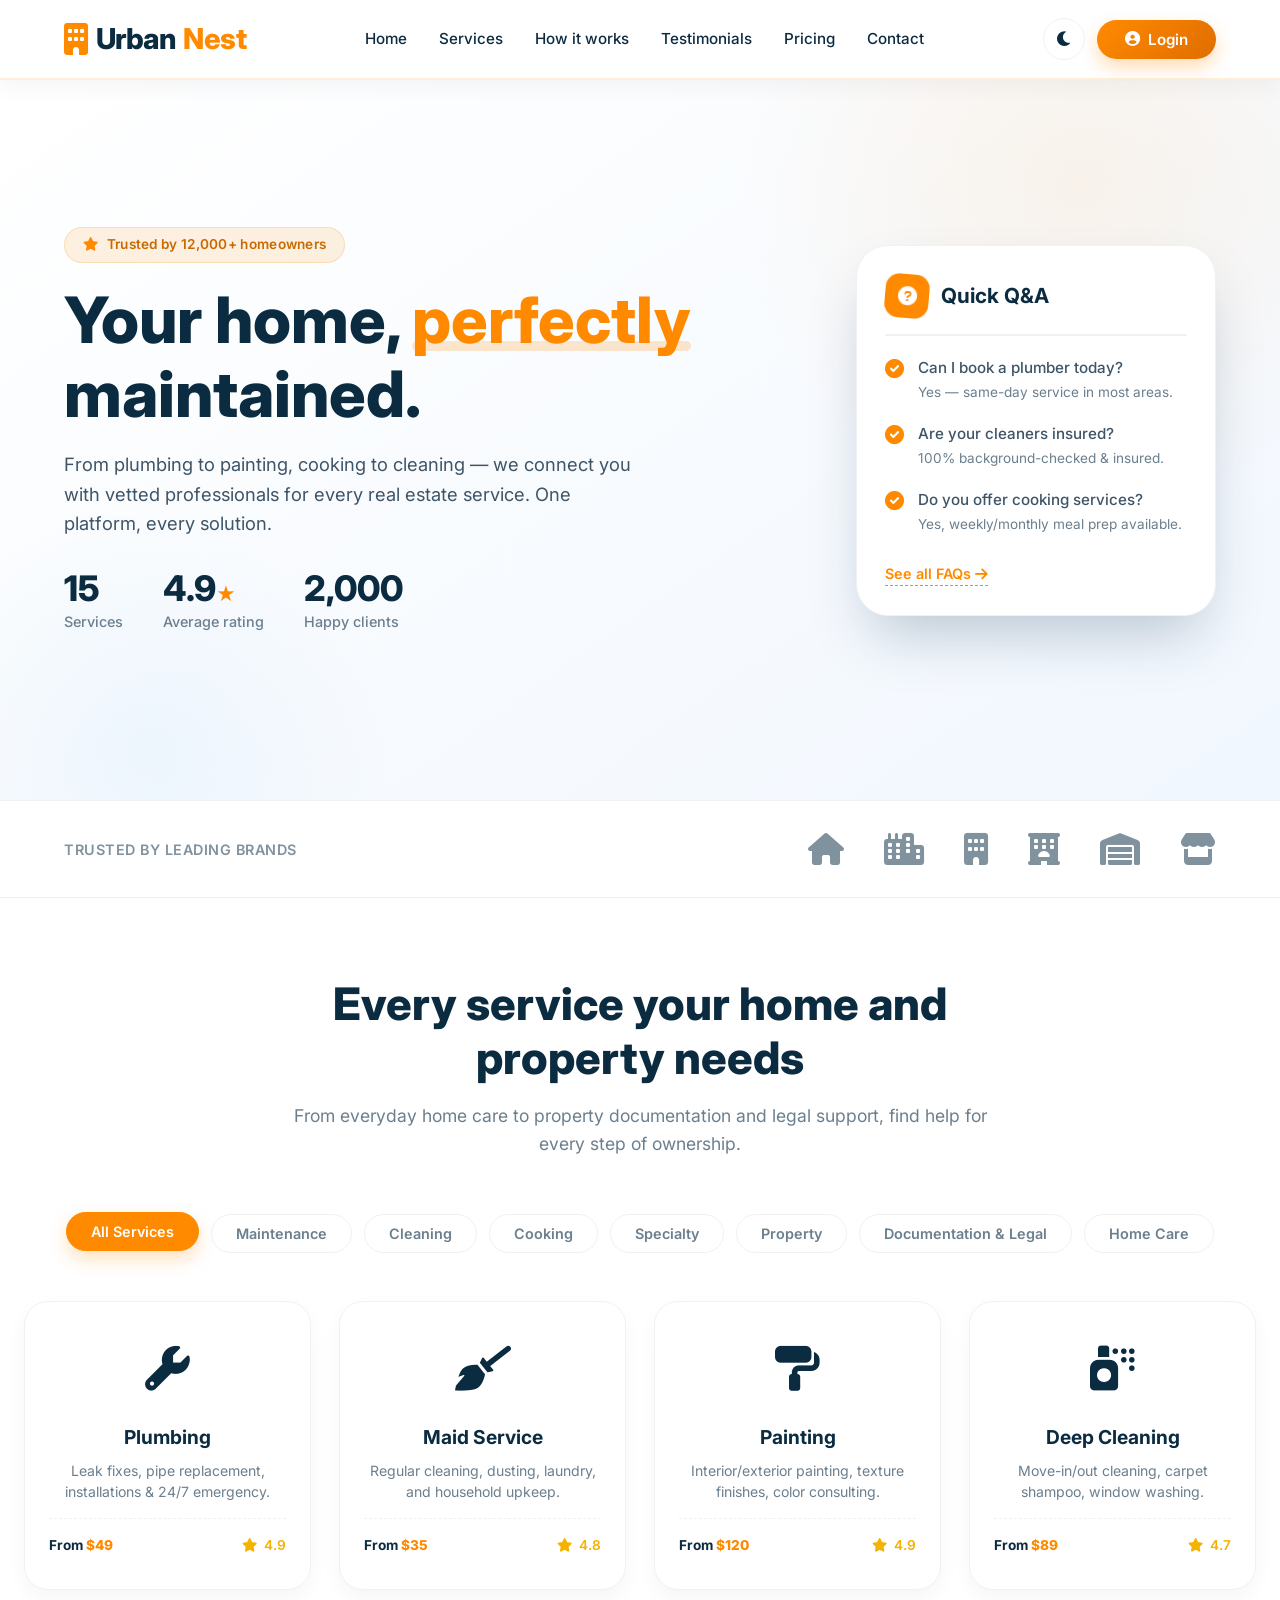
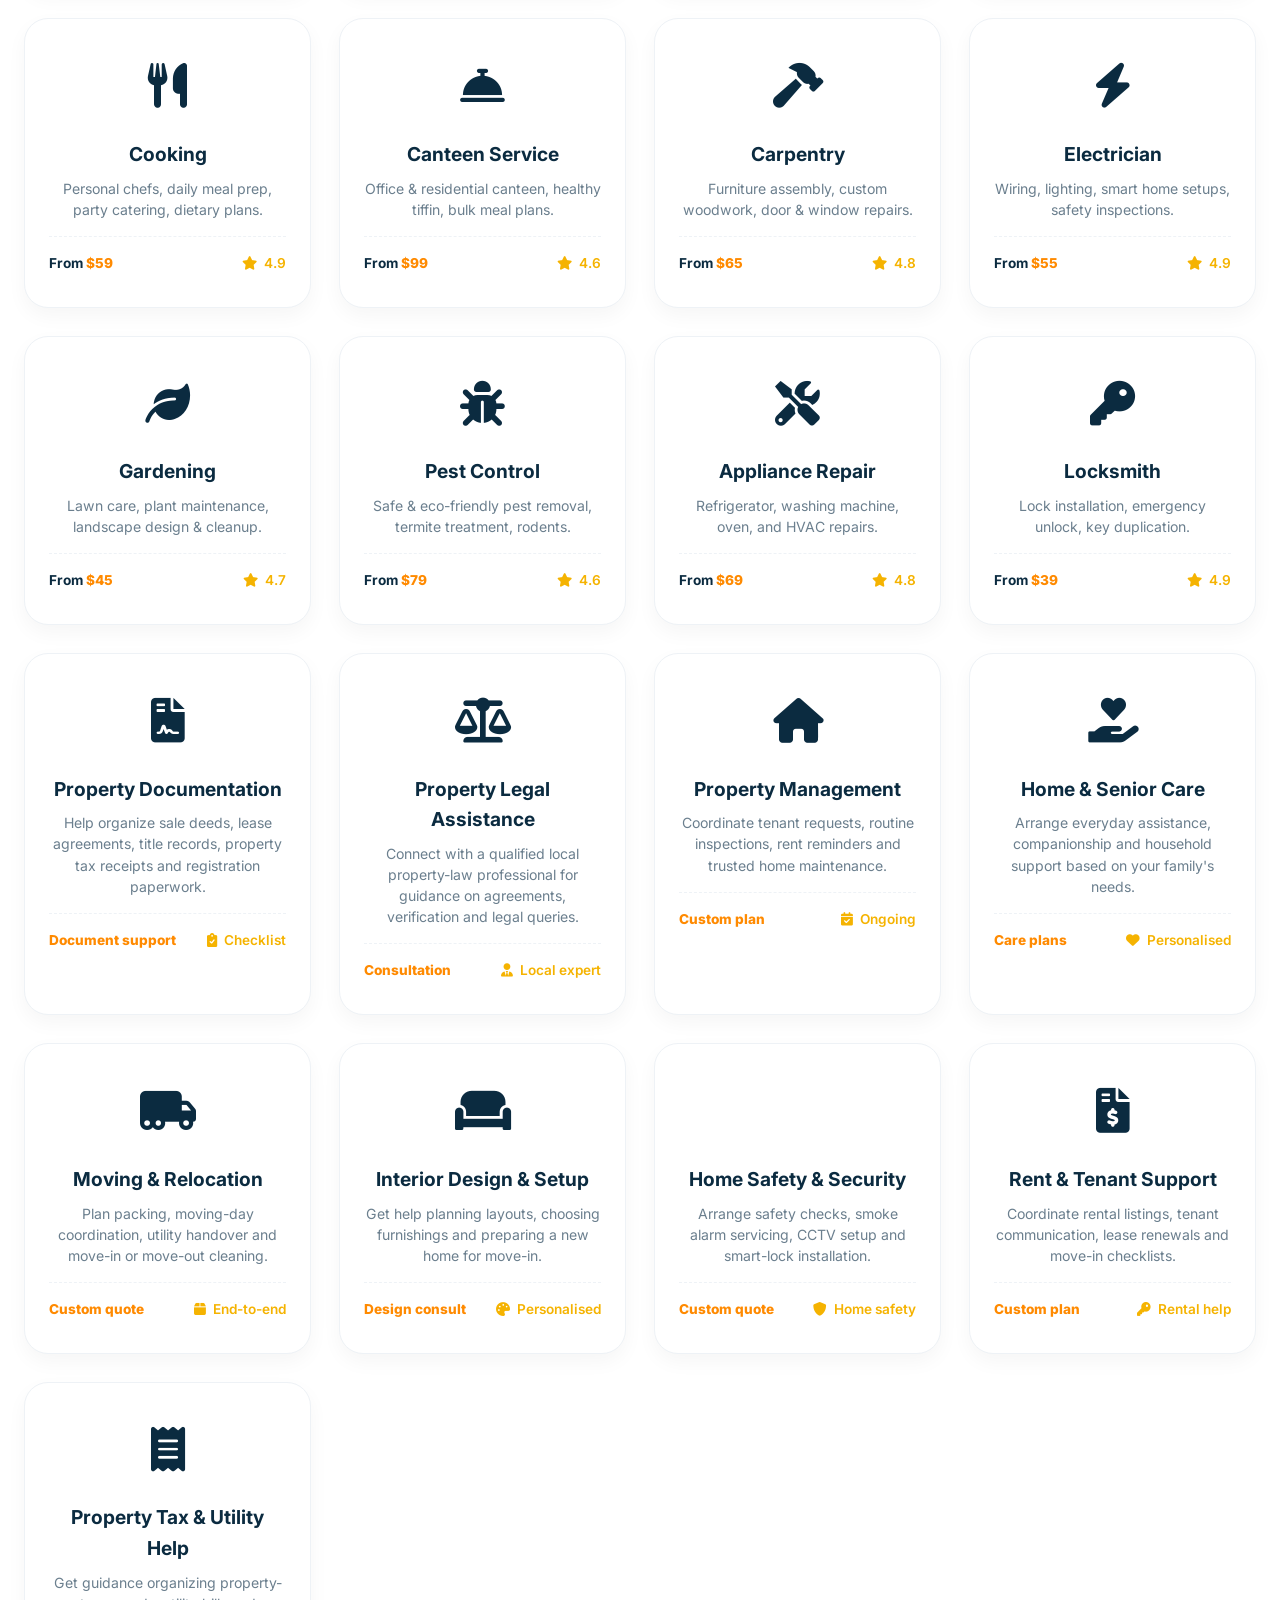
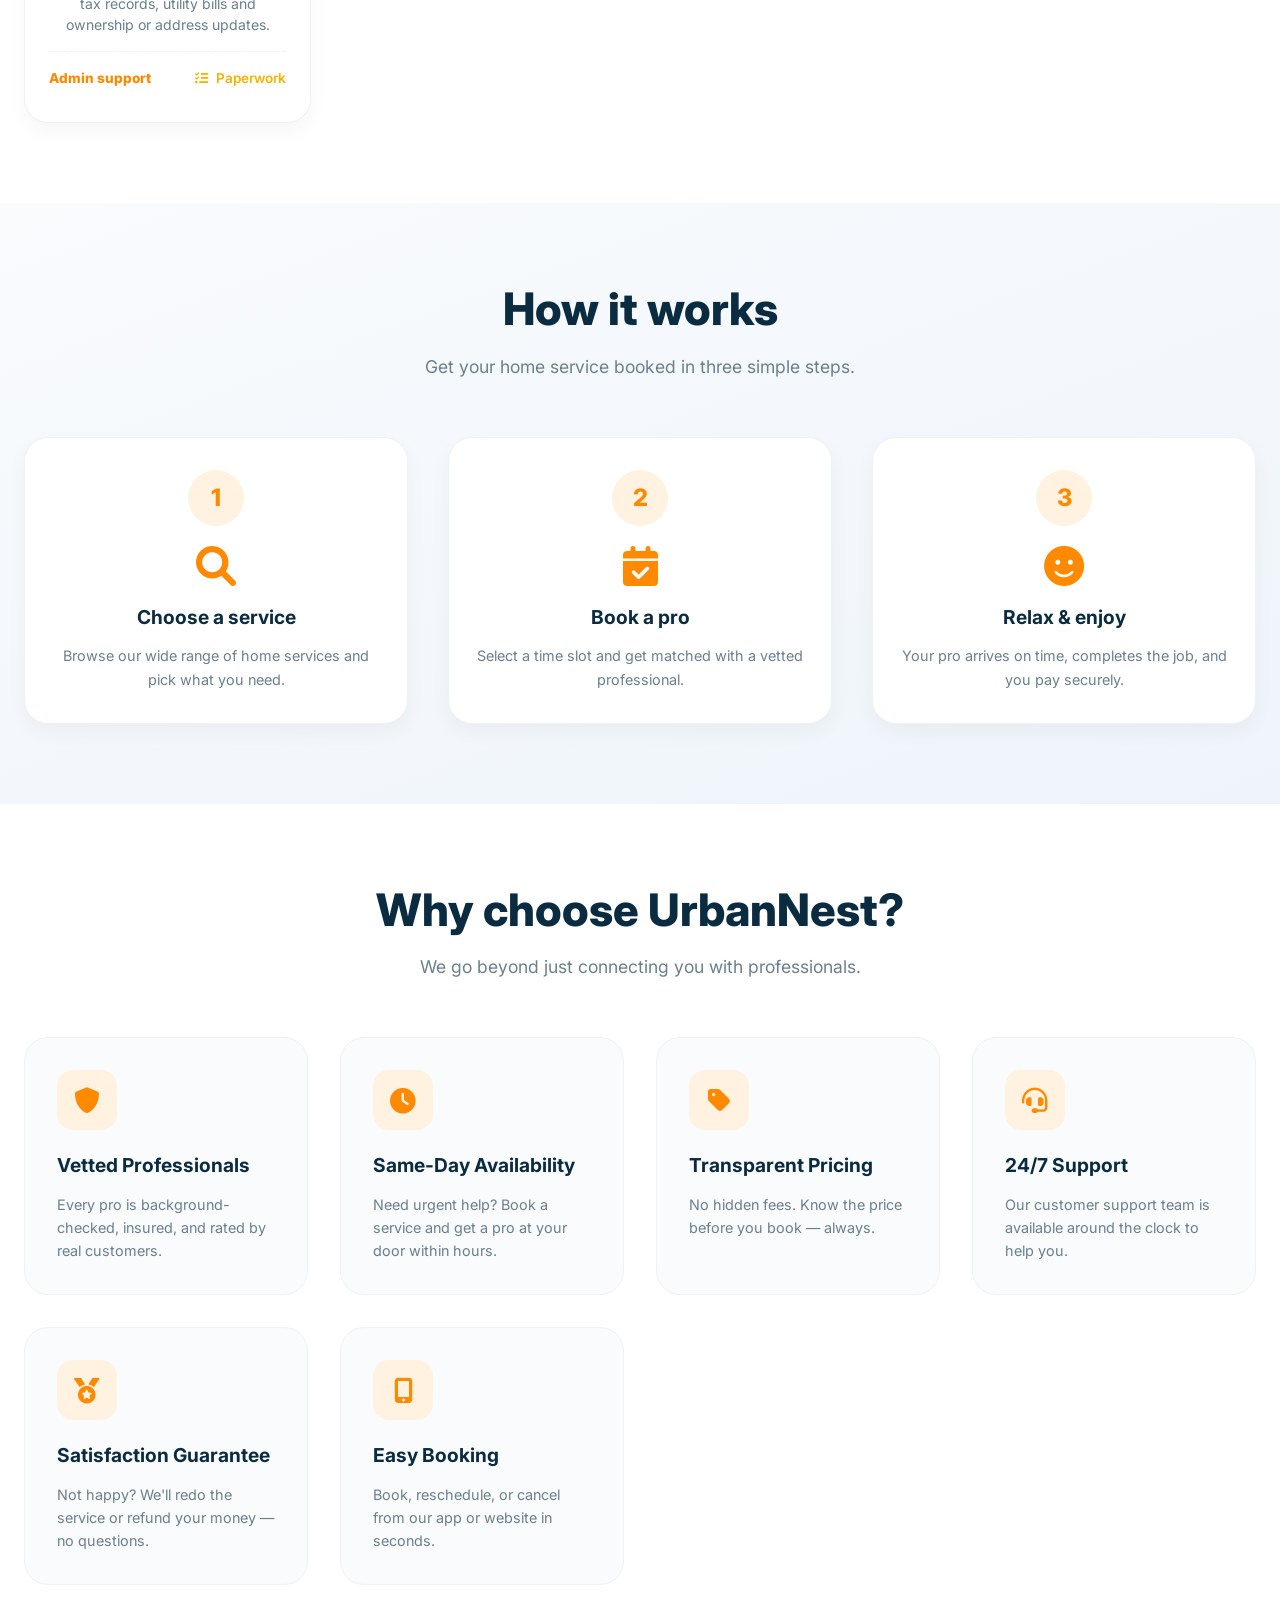
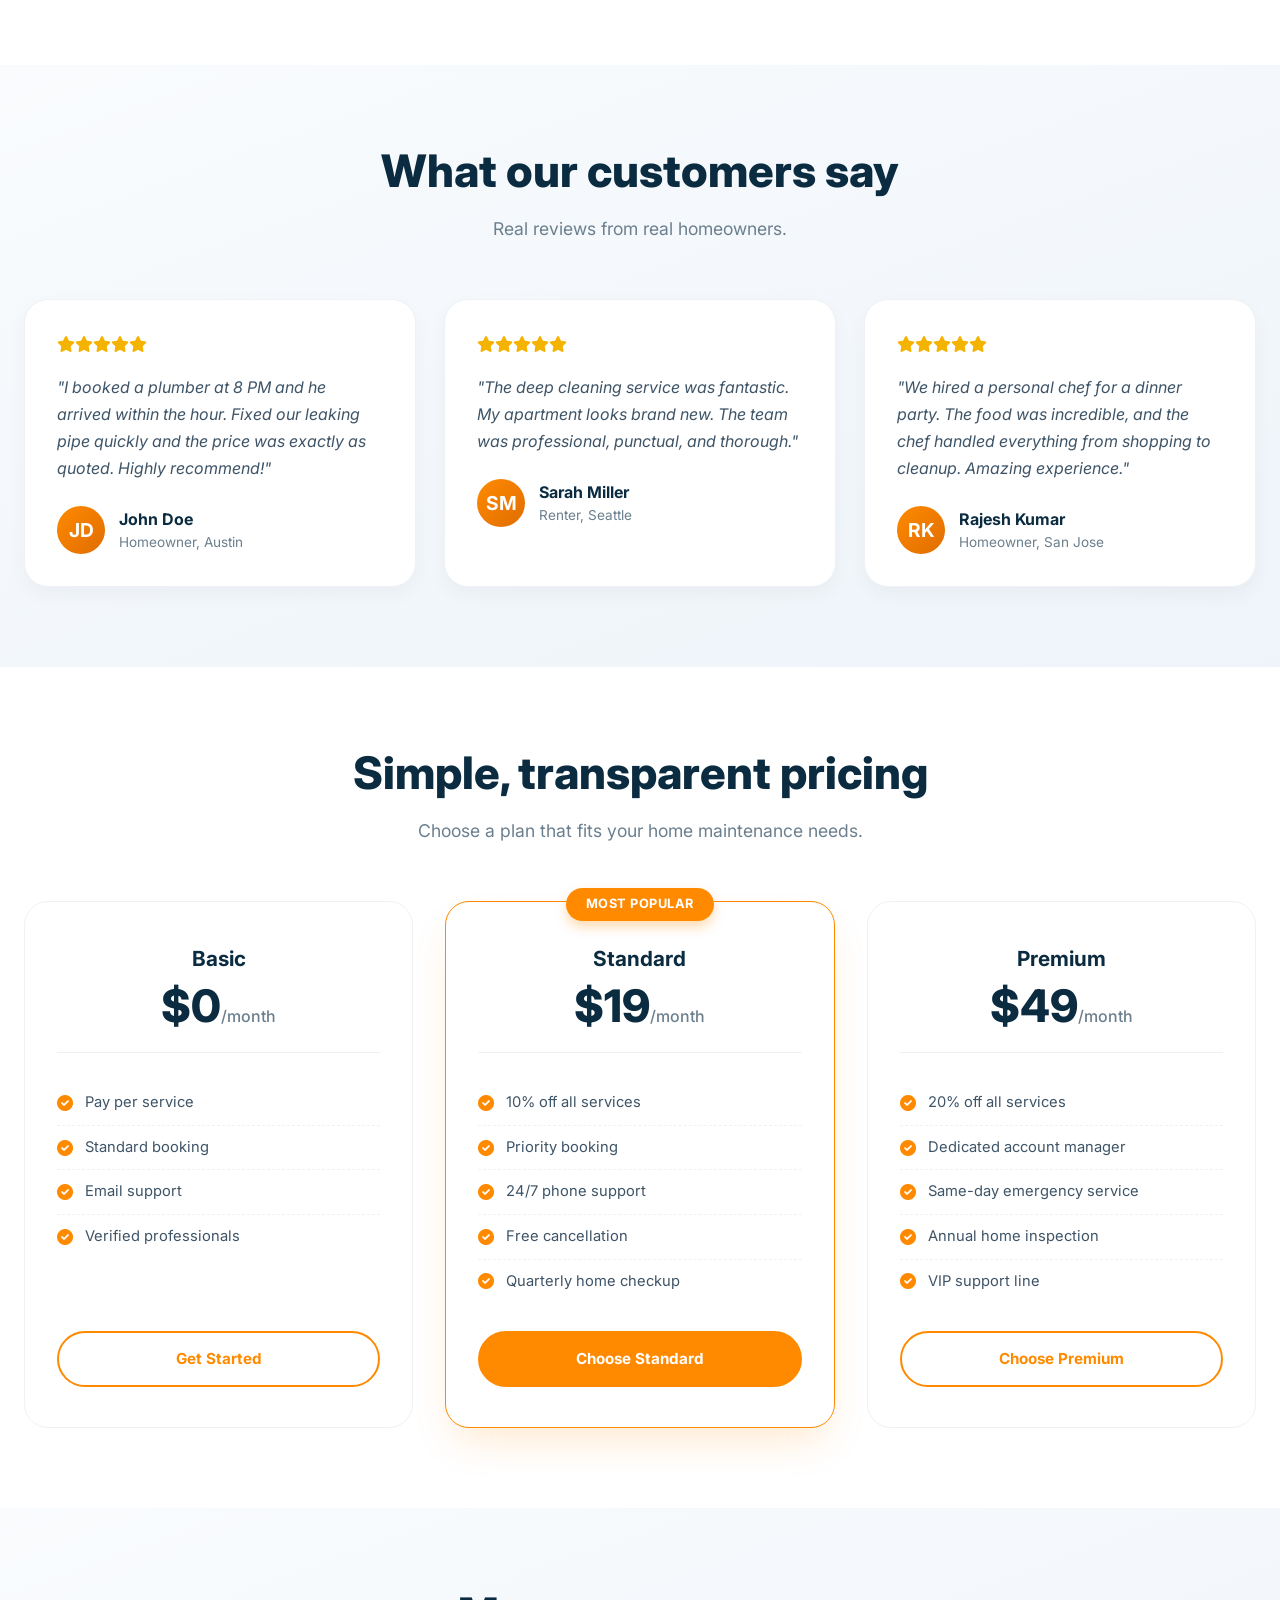
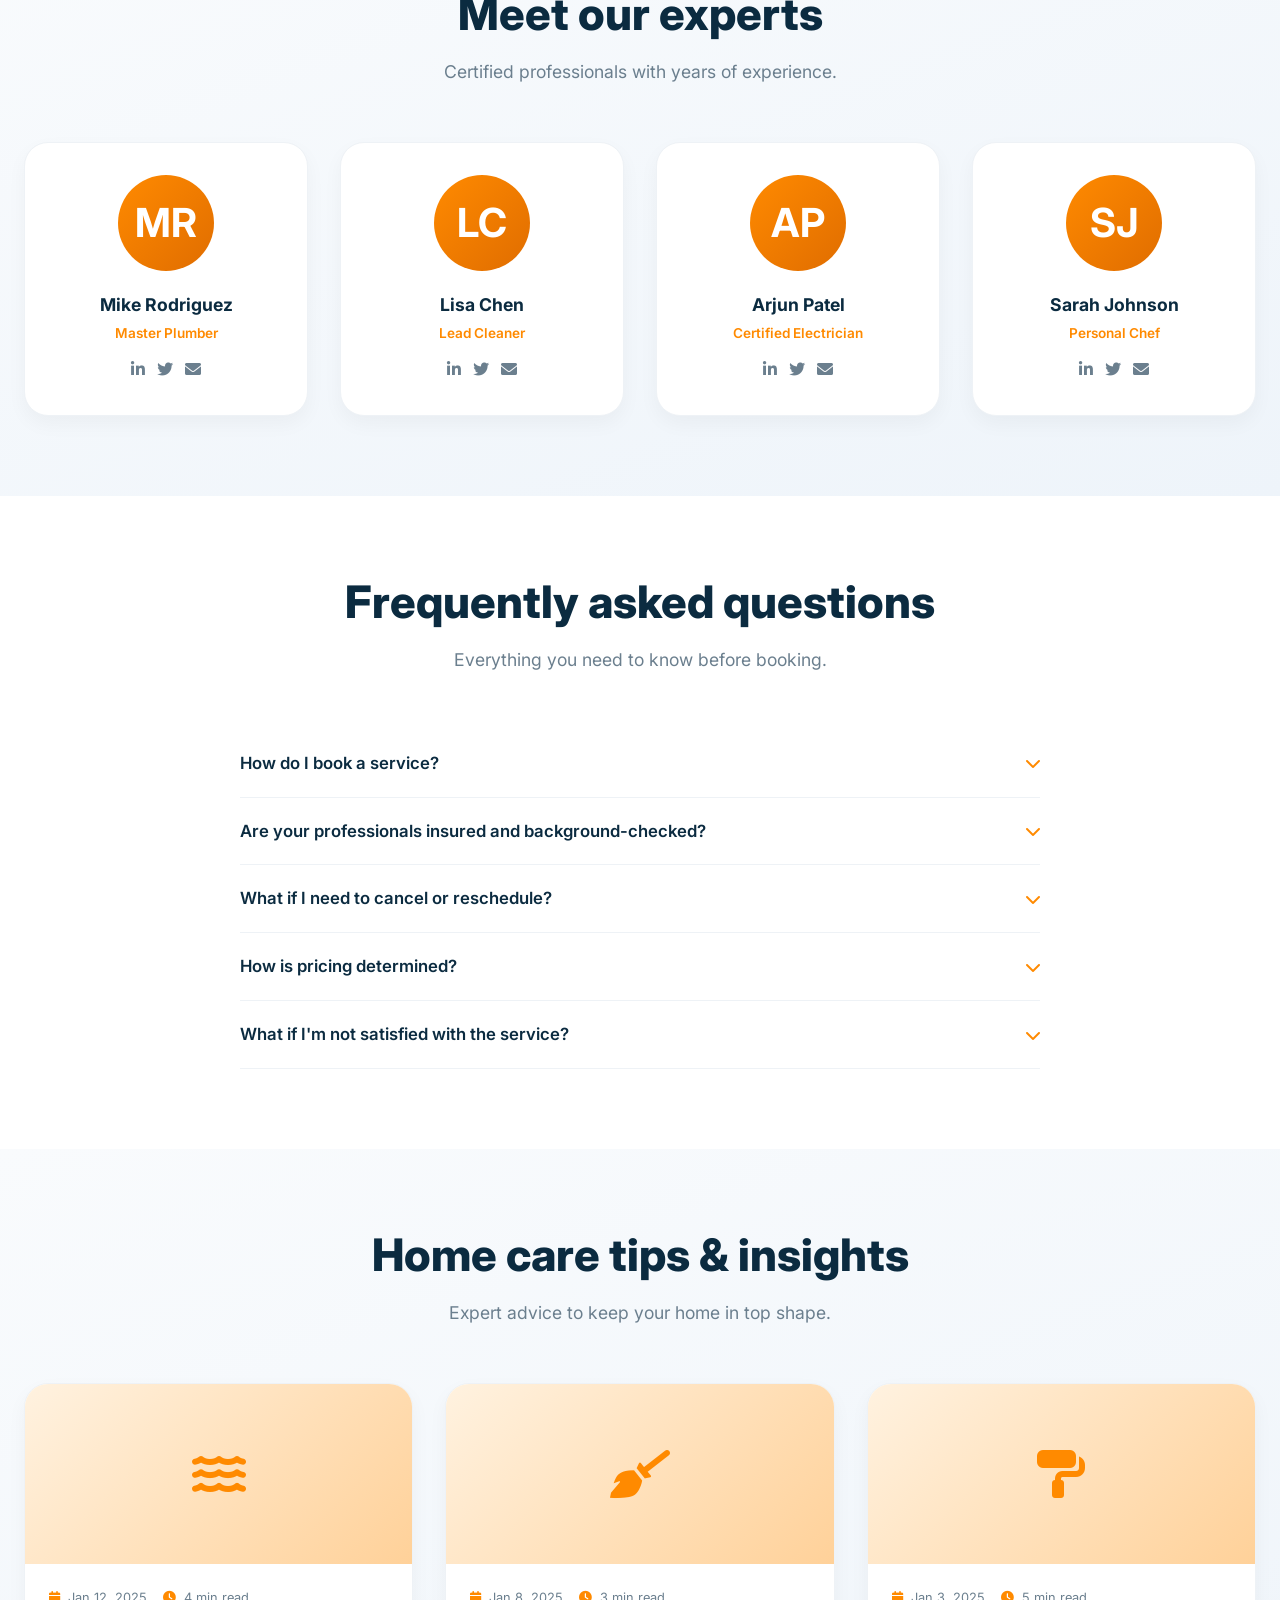
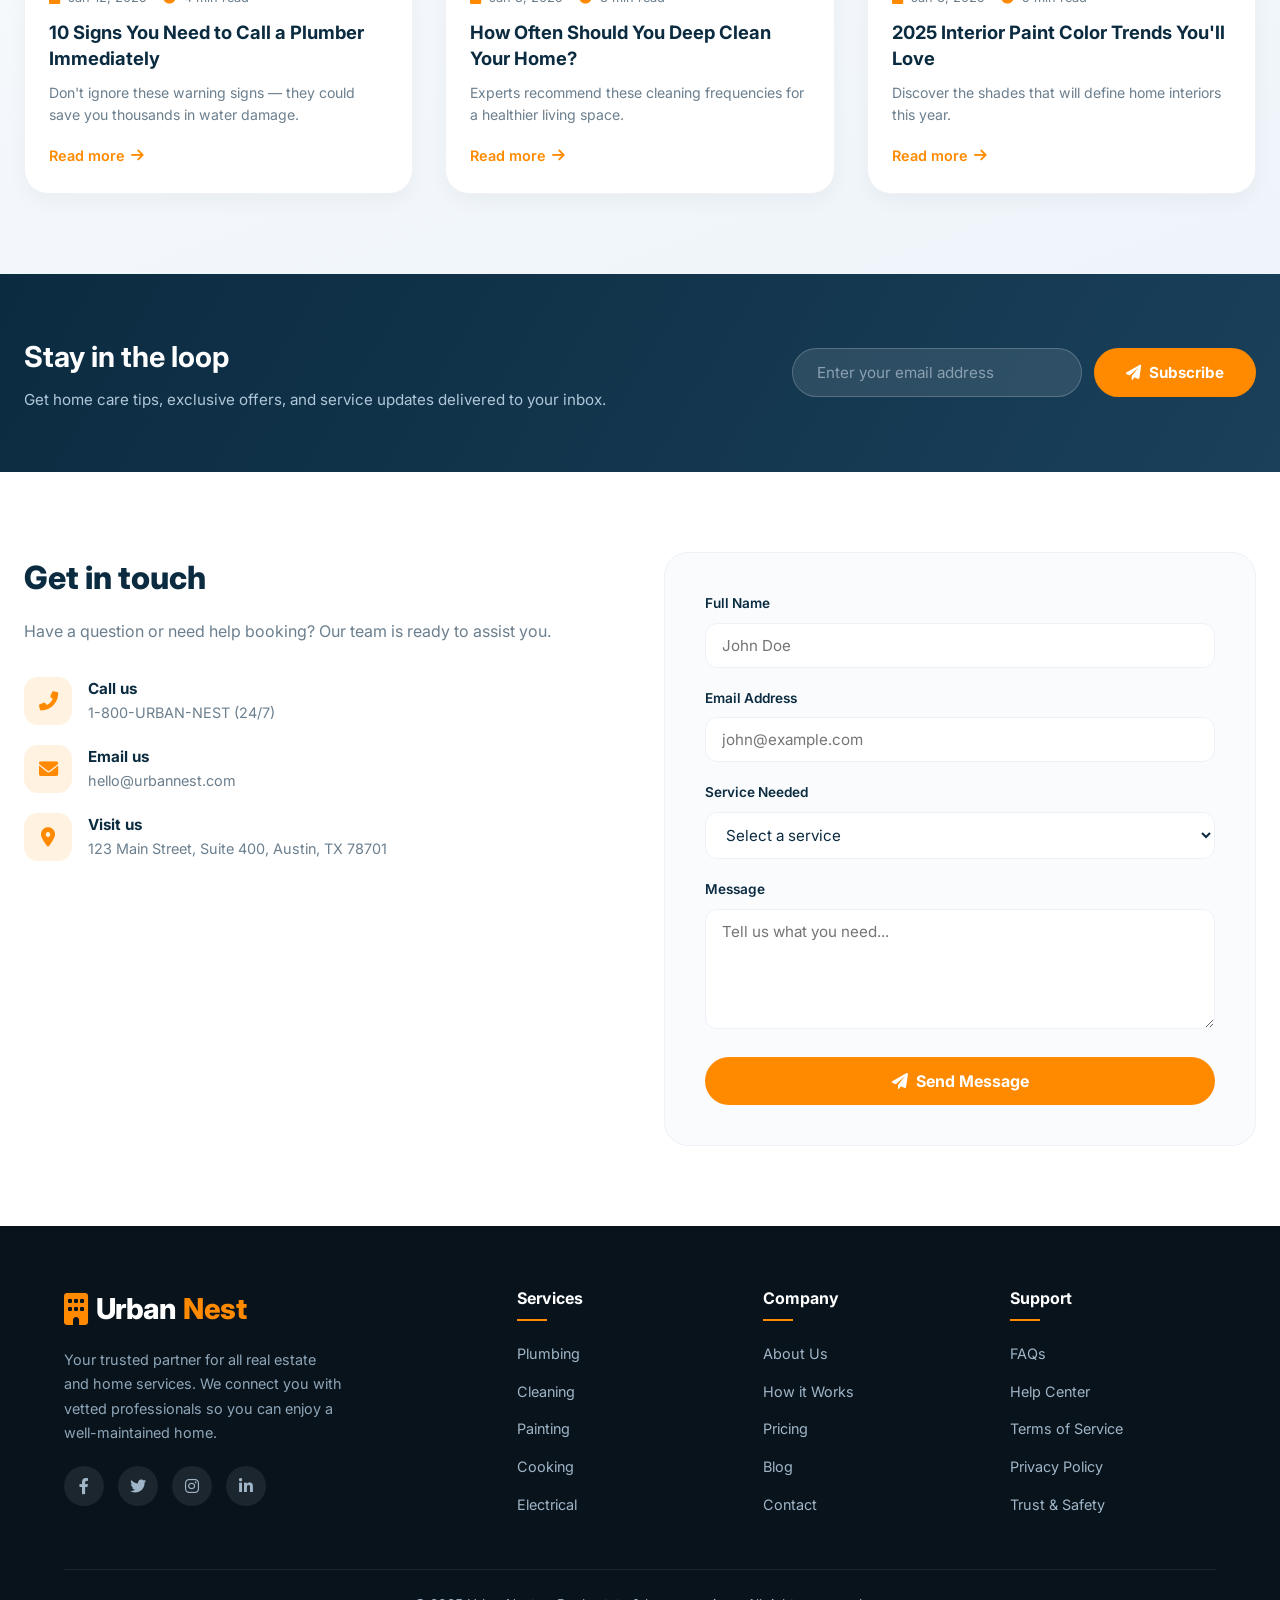
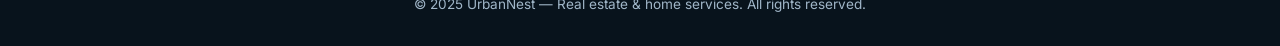
==== commit f950b04f: "Not working" ====
--- a/real-state/index.html
+++ b/real-state/index.html
@@ -2032,8 +2032,8 @@
     <section id="services" class="services section-padding">
       <div class="container">
         <div class="section-head">
-          <h2>Every service your home needs</h2>
-          <p>From emergency repairs to daily upkeep — we've got you covered.</p>
+          <h2>Every service your home and property needs</h2>
+          <p>From everyday home care to property documentation and legal support, find help for every step of ownership.</p>
         </div>
 
         <div class="service-filters">
@@ -2042,6 +2042,9 @@
           <button class="filter-btn" data-filter="cleaning">Cleaning</button>
           <button class="filter-btn" data-filter="cooking">Cooking</button>
           <button class="filter-btn" data-filter="special">Specialty</button>
+          <button class="filter-btn" data-filter="property">Property</button>
+          <button class="filter-btn" data-filter="documentation">Documentation &amp; Legal</button>
+          <button class="filter-btn" data-filter="care">Home Care</button>
         </div>
 
         <div class="services-grid" id="servicesGrid">
@@ -2151,6 +2154,87 @@
             <div class="service-meta">
               <span class="service-price">From <span>$39</span></span>
               <span class="service-rating"><i class="fas fa-star"></i> 4.9</span>
+            </div>
+          </div>
+          <div class="service-card" data-category="documentation">
+            <div class="service-icon"><i class="fas fa-file-contract"></i></div>
+            <h3>Property Documentation</h3>
+            <p>Help organize sale deeds, lease agreements, title records, property tax receipts and registration paperwork.</p>
+            <div class="service-meta">
+              <span class="service-price"><span>Document support</span></span>
+              <span class="service-rating"><i class="fas fa-clipboard-check"></i> Checklist</span>
+            </div>
+          </div>
+          <div class="service-card" data-category="documentation">
+            <div class="service-icon"><i class="fas fa-balance-scale"></i></div>
+            <h3>Property Legal Assistance</h3>
+            <p>Connect with a qualified local property-law professional for guidance on agreements, verification and legal queries.</p>
+            <div class="service-meta">
+              <span class="service-price"><span>Consultation</span></span>
+              <span class="service-rating"><i class="fas fa-user-tie"></i> Local expert</span>
+            </div>
+          </div>
+          <div class="service-card" data-category="property">
+            <div class="service-icon"><i class="fas fa-home"></i></div>
+            <h3>Property Management</h3>
+            <p>Coordinate tenant requests, routine inspections, rent reminders and trusted home maintenance.</p>
+            <div class="service-meta">
+              <span class="service-price"><span>Custom plan</span></span>
+              <span class="service-rating"><i class="fas fa-calendar-check"></i> Ongoing</span>
+            </div>
+          </div>
+          <div class="service-card" data-category="care">
+            <div class="service-icon"><i class="fas fa-hand-holding-heart"></i></div>
+            <h3>Home &amp; Senior Care</h3>
+            <p>Arrange everyday assistance, companionship and household support based on your family's needs.</p>
+            <div class="service-meta">
+              <span class="service-price"><span>Care plans</span></span>
+              <span class="service-rating"><i class="fas fa-heart"></i> Personalised</span>
+            </div>
+          </div>
+          <div class="service-card" data-category="property">
+            <div class="service-icon"><i class="fas fa-truck-moving"></i></div>
+            <h3>Moving &amp; Relocation</h3>
+            <p>Plan packing, moving-day coordination, utility handover and move-in or move-out cleaning.</p>
+            <div class="service-meta">
+              <span class="service-price"><span>Custom quote</span></span>
+              <span class="service-rating"><i class="fas fa-box"></i> End-to-end</span>
+            </div>
+          </div>
+          <div class="service-card" data-category="property">
+            <div class="service-icon"><i class="fas fa-couch"></i></div>
+            <h3>Interior Design &amp; Setup</h3>
+            <p>Get help planning layouts, choosing furnishings and preparing a new home for move-in.</p>
+            <div class="service-meta">
+              <span class="service-price"><span>Design consult</span></span>
+              <span class="service-rating"><i class="fas fa-palette"></i> Personalised</span>
+            </div>
+          </div>
+          <div class="service-card" data-category="special">
+            <div class="service-icon"><i class="fas fa-shield-halved"></i></div>
+            <h3>Home Safety &amp; Security</h3>
+            <p>Arrange safety checks, smoke alarm servicing, CCTV setup and smart-lock installation.</p>
+            <div class="service-meta">
+              <span class="service-price"><span>Custom quote</span></span>
+              <span class="service-rating"><i class="fas fa-shield-alt"></i> Home safety</span>
+            </div>
+          </div>
+          <div class="service-card" data-category="property">
+            <div class="service-icon"><i class="fas fa-file-invoice-dollar"></i></div>
+            <h3>Rent &amp; Tenant Support</h3>
+            <p>Coordinate rental listings, tenant communication, lease renewals and move-in checklists.</p>
+            <div class="service-meta">
+              <span class="service-price"><span>Custom plan</span></span>
+              <span class="service-rating"><i class="fas fa-key"></i> Rental help</span>
+            </div>
+          </div>
+          <div class="service-card" data-category="documentation">
+            <div class="service-icon"><i class="fas fa-receipt"></i></div>
+            <h3>Property Tax &amp; Utility Help</h3>
+            <p>Get guidance organizing property-tax records, utility bills and ownership or address updates.</p>
+            <div class="service-meta">
+              <span class="service-price"><span>Admin support</span></span>
+              <span class="service-rating"><i class="fas fa-tasks"></i> Paperwork</span>
             </div>
           </div>
         </div>
